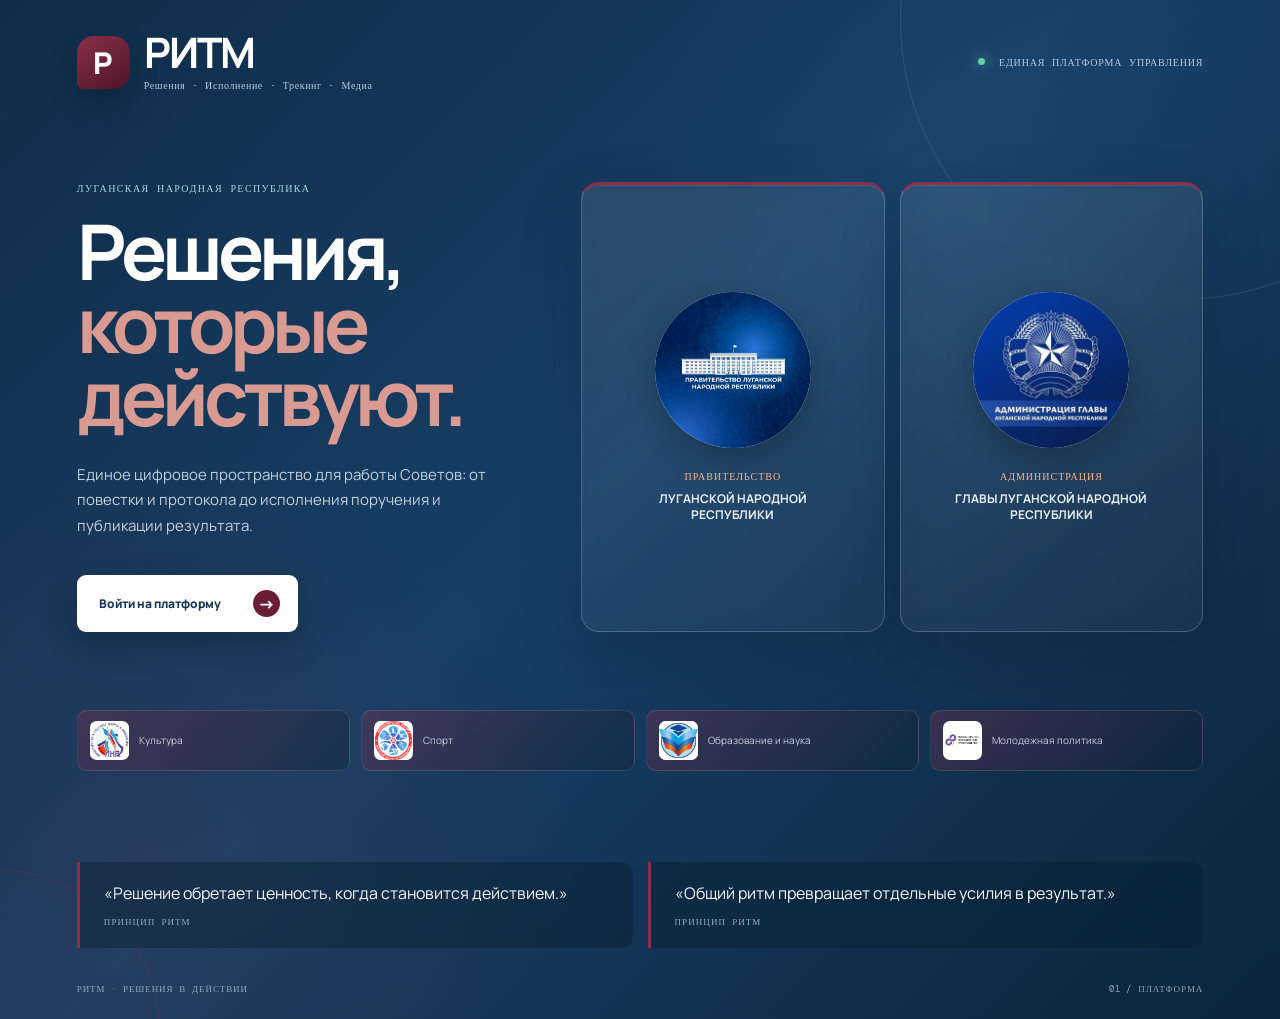
==== index.html @ d046557f "Update RITM presentation and platform materials" ====
<!doctype html>
<html lang="ru">
  <head>
    <meta charset="UTF-8" />
    <meta name="viewport" content="width=device-width, initial-scale=1.0" />
    <title>РИТМ — единая система управления решениями</title>
    <link rel="stylesheet" href="styles.css" />
  </head>
  <body>
    <section class="landing-page" id="landing-page">
      <div class="landing-glow landing-glow-one"></div>
      <div class="landing-glow landing-glow-two"></div>
      <header class="landing-header">
        <div class="landing-brand"><span class="landing-mark">Р</span><div><strong>РИТМ</strong><small>Решения · Исполнение · Трекинг · Медиа</small></div></div>
        <span class="landing-status"><i></i> ЕДИНАЯ ПЛАТФОРМА УПРАВЛЕНИЯ</span>
      </header>
      <main class="landing-main">
        <div class="landing-intro">
          <p class="landing-kicker">ЛУГАНСКАЯ НАРОДНАЯ РЕСПУБЛИКА</p>
          <h1>Решения,<br><em>которые действуют.</em></h1>
          <p class="landing-lede">Единое цифровое пространство для работы Советов: от повестки и протокола до исполнения поручения и публикации результата.</p>
          <button class="landing-enter" id="enter-platform">Войти на платформу <span>→</span></button>
        </div>
        <div class="landing-institutions" aria-label="Органы государственной власти">
          <div class="institution-primary">
            <div class="institution-logo government-logo"><img src="логотипы/Правительство.jpg" alt="Правительство Луганской Народной Республики"></div>
            <span>ПРАВИТЕЛЬСТВО</span><strong>ЛУГАНСКОЙ НАРОДНОЙ РЕСПУБЛИКИ</strong>
          </div>
          <div class="institution-primary">
            <div class="institution-logo chief-logo"><img src="логотипы/АГ ЛНР.webp" alt="Администрация Главы Луганской Народной Республики"></div>
            <span>АДМИНИСТРАЦИЯ</span><strong>ГЛАВЫ ЛУГАНСКОЙ НАРОДНОЙ РЕСПУБЛИКИ</strong>
          </div>
        </div>
        <div class="landing-ministry-row" aria-label="Министерства Луганской Народной Республики">
          <div><img src="логотипы/Культура.gif" alt="Министерство культуры ЛНР"><span>Культура</span></div>
          <div><img src="логотипы/спорт.png" alt="Министерство спорта ЛНР"><span>Спорт</span></div>
          <div><img src="логотипы/мон лнр.jpg" alt="Министерство образования и науки ЛНР"><span>Образование и наука</span></div>
          <div><img src="логотипы/минмол.jpg" alt="Министерство молодежной политики ЛНР"><span>Молодежная политика</span></div>
        </div>
        <div class="landing-quotes">
          <blockquote>«Решение обретает ценность, когда становится действием.»<cite>ПРИНЦИП РИТМ</cite></blockquote>
          <blockquote>«Общий ритм превращает отдельные усилия в результат.»<cite>ПРИНЦИП РИТМ</cite></blockquote>
        </div>
      </main>
      <footer class="landing-footer"><span>РИТМ · РЕШЕНИЯ В ДЕЙСТВИИ</span><span>01 / ПЛАТФОРМА</span></footer>
    </section>
    <div class="app-shell" id="platform-shell">
      <aside class="sidebar">
        <a class="brand" id="brand-home" href="#landing-page" aria-label="Вернуться на главную страницу РИТМ">
          <span class="brand-mark" aria-label="Эмблема РИТМ">Р</span>
          <div><strong>РИТМ</strong><small>Решения Исполнение Трекинг Медиа</small></div>
        </a>
        <nav class="main-nav" aria-label="Основная навигация">
          <button class="nav-item active" data-view="overview">
            <span class="nav-icon">◈</span> Обзор <b id="overview-count">0</b>
          </button>
          <button class="nav-item" data-view="councils">
            <span class="nav-icon">◎</span> Информация о Советах
          </button>
          <button class="nav-item" data-view="tasks">
            <span class="nav-icon">✓</span> Поручения <b id="tasks-count">0</b>
          </button>
          <button class="nav-item" data-view="agenda">
            <span class="nav-icon">＋</span> Повестка <b id="agenda-count">0</b>
          </button>
          <button class="nav-item" data-view="protocols">
            <span class="nav-icon">≡</span> Сводные протоколы <b id="protocol-notifications">0</b>
          </button>
          <button class="nav-item" data-view="media">
            <span class="nav-icon">◌</span> Медиа-мастерская <b id="media-notifications">0</b>
          </button>
          <button class="nav-item" data-view="analytics">
            <span class="nav-icon">↗</span> Аналитика
          </button>
        </nav>
        <div class="sidebar-bottom">
          <div class="rail-label">Рабочая среда</div>
          <button class="workspace-switch">
            <span class="avatar avatar-violet">ОК</span
            ><span
              ><strong>ОКМВ · общий</strong><small>4 министерства</small></span
            ><span>⌄</span>
          </button>
          <button class="nav-item muted">
            <span class="nav-icon">?</span> Помощь и регламент
          </button>
        </div>
      </aside>

      <main class="main-content">
        <header class="topbar">
          <div class="breadcrumbs">
            <span>ОКМВ</span><i>/</i><strong id="page-label">Обзор</strong>
          </div>
          <div class="top-actions">
            <label class="search"
              ><span>⌕</span
              ><input
                id="global-search"
                placeholder="Поиск по платформе"
                aria-label="Поиск по платформе"
              /><kbd>⌘ K</kbd></label
            ><button class="icon-button" id="notifications-button" type="button" title="Уведомления" aria-label="Открыть уведомления">♧<em></em></button
            ><span
              class="avatar avatar-orange"
              title="Личный кабинет" aria-label="Личный кабинет"
              >ЛК</span
            >
          </div>
        </header>

        <section class="page-view" id="notifications-view">
          <div class="page-heading">
            <div>
              <p class="eyebrow">СОБЫТИЯ ПЛАТФОРМЫ</p>
              <h1>Уведомления</h1>
              <p class="lede">Последние изменения в протоколах и медиа-мастерской.</p>
            </div>
          </div>
          <div class="panel notifications-list" id="notifications-list" aria-live="polite"></div>
        </section>
        <section class="page-view active" id="overview-view">
          <div class="page-heading">
            <div>
              <p class="eyebrow">РАБОЧИЙ КОНТУР</p>
              <div class="platform-identity">
                <span class="identity-mark">Р</span>
                <div><strong>РИТМ</strong><span>Решения · Исполнение · Трекинг · Медиа</span></div>
              </div>
              <h1>Обзор поручений</h1>
              <p class="lede">
                Главное по решениям Советов — в одном рабочем ритме.
              </p>
            </div>
            <button class="primary-button" id="new-task">
              + Новое поручение
            </button>
          </div>
          <section class="ministry-logos" aria-label="Министерства Луганской Народной Республики">
            <button class="ministry-logo ministry-culture" data-ministry-councils="dnc" title="Открыть Совет по ДНЦ" type="button"><span>МК</span><strong>Министерство культуры ЛНР<small>Совет по ДНЦ</small></strong></button>
            <div class="ministry-logo ministry-sport"><span>МС</span><strong>Министерство спорта ЛНР</strong></div>
            <button class="ministry-logo ministry-science" data-ministry-councils="ntr,ssp" title="Открыть Советы по НТР и ССП" type="button"><span>МОН</span><strong>Министерство образования и науки ЛНР<small>Советы по НТР и ССП</small></strong></button>
            <div class="ministry-logo ministry-youth"><span>ММП</span><strong>Министерство молодежной политики ЛНР</strong></div>
          </section>
          <div class="insight-banner">
            <div class="insight-orb">✦</div>
            <div>
              <strong>Фокус недели</strong>
              <p>
                Здесь отображаются только поручения, загруженные или созданные в системе.
              </p>
            </div>
            <button class="text-button" data-view="tasks">
              Открыть фокус →
            </button>
          </div>
          <div class="section-title">
            <h2>Ритм исполнения</h2>
            <span class="live"><i></i> Обновлено 8 минут назад</span>
          </div>
          <div class="metric-grid">
            <article class="metric-card">
              <div class="metric-top">
                <span>Поручения в работе</span
                ><span class="trend up">↑ 12%</span>
              </div>
                <strong id="overview-in-work">0</strong>
              <div class="metric-foot">
                <span>загружено в систему</span>
                <div class="mini-bars">
                  <i style="height: 35%"></i><i style="height: 58%"></i
                  ><i style="height: 43%"></i><i style="height: 76%"></i
                  ><i style="height: 64%"></i><i style="height: 90%"></i
                  ><i style="height: 82%"></i>
                </div>
              </div>
            </article>
            <article class="metric-card warning">
              <div class="metric-top">
                <span>Риск срыва</span
                ><span class="trend down">− 3 задачи</span>
              </div>
                <strong id="overview-risk">0</strong>
              <div class="metric-foot">
                <span>требуют внимания</span>
                <div class="risk-dots">
                  <i></i><i></i><i></i><i></i><i class="empty"></i
                  ><i class="empty"></i>
                </div>
              </div>
            </article>
            <article class="metric-card">
              <div class="metric-top">
                <span>Исполнено в срок</span
                ><span class="trend up">↑ 8.4%</span>
              </div>
                <strong id="overview-done">0<span class="unit">%</span></strong>
              <div class="metric-foot">
                <span>исполнено в срок</span>
                <div class="progress"><i style="width: 86%"></i></div>
              </div>
            </article>
            <article class="metric-card">
              <div class="metric-top">
                <span>Публикации за 30 дней</span
                ><span class="trend up">↑ 24%</span>
              </div>
                <strong id="overview-total">0</strong>
              <div class="metric-foot">
                <span>всего поручений</span
                ><span class="metric-spark">⌁</span>
              </div>
            </article>
          </div>
          <section class="panel meetings-calendar-panel">
            <div class="panel-head">
              <div><p class="eyebrow">РАБОЧИЙ КАЛЕНДАРЬ</p><h2>Заседания Советов</h2><p>Заседания, документы и материалы Советов.</p></div>
              <div class="calendar-controls"><button type="button" id="calendar-prev" aria-label="Предыдущий месяц">←</button><strong id="calendar-month"></strong><button type="button" id="calendar-next" aria-label="Следующий месяц">→</button></div>
            </div>
            <div class="council-legend"><span class="legend-dnc">Совет ДНЦ</span><span class="legend-ntr">Совет НТР</span><span class="legend-ssp">Совет ССП</span></div>
            <div class="meetings-calendar" id="meetings-calendar"></div>
            <div class="meeting-details" id="meeting-details"><p class="empty-state">Выберите дату с заседанием, чтобы открыть связанные документы.</p></div>
            <form class="calendar-meeting-form" id="calendar-meeting-form">
              <h3 id="calendar-form-title">Добавить заседание</h3>
              <input type="hidden" id="calendar-meeting-id" />
              <div class="calendar-form-grid">
                <label>Совет<select id="calendar-council" required><option value="dnc">Совет ДНЦ</option><option value="ntr">Совет НТР</option><option value="ssp">Совет ССП</option></select></label>
                <label>Дата<input type="date" id="calendar-date" required /></label>
                <label>Время<input type="time" id="calendar-time" required /></label>
                <label>Место проведения<input id="calendar-place" maxlength="160" required placeholder="Например, г. Луганск" /></label>
              </div>
              <label>Комментарий<textarea id="calendar-comment" rows="2" maxlength="2000" placeholder="Дополнительные сведения о заседании"></textarea></label>
              <label>Прикрепить документы<input id="calendar-documents" type="file" multiple accept=".pdf,.doc,.docx,.xls,.xlsx,.txt,.rtf,.odt,.ods,image/*" /></label>
              <p class="form-hint">Документы сохраняются в этом браузере. Повестка и протокол берутся из разделов выбранного Совета.</p>
              <div class="calendar-form-actions"><button type="submit" class="primary-button small">Сохранить заседание</button><button type="button" class="outline-button" id="calendar-form-reset">Очистить форму</button><button type="button" class="outline-button danger-button" id="calendar-meeting-delete" hidden>Удалить заседание</button></div>
              <p class="form-hint" id="calendar-form-message" role="status"></p>
            </form>
          </section>
          <div class="content-grid">
            <section class="panel task-panel">
              <div class="panel-head">
                <div>
                  <h2>Поручения, требующие внимания</h2>
                  <p>
                    Появятся после загрузки конкретных поручений.
                  </p>
                </div>
                <button class="filter-button" id="filter-risk">
                  Только риски <span>⌄</span>
                </button>
              </div>
              <div class="task-list" id="task-list"><p class="empty-state">Поручения появятся после загрузки или создания конкретных записей.</p></div>
              <button class="panel-link" data-view="tasks">
                Показать все поручения <span>→</span>
              </button>
            </section>
            <aside class="panel activity-panel">
              <div class="panel-head">
                <div>
                  <h2>Лента решений</h2>
                  <p>Последние события и сигналы</p>
                </div>
                <button class="dots">···</button>
              </div>
              <div class="activity-list"><p class="empty-state">События появятся после загрузки поручений.</p></div>
              <button class="panel-link">Вся лента <span>→</span></button>
            </aside>
          </div>
          <div class="bottom-grid">
            <section class="panel progress-panel">
              <div class="panel-head">
                <div>
                  <h2>Динамика исполнения</h2>
                  <p>Последние 6 месяцев</p>
                </div>
                <select>
                  <option>Все министерства</option>
                  <option>Образование</option>
                  <option>Спорт</option>
                </select>
              </div>
              <div class="chart">
                <div class="chart-y">
                  <span>100%</span><span>75%</span><span>50%</span
                  ><span>25%</span><span>0</span>
                </div>
                <div class="chart-area">
                  <div class="grid-line l1"></div>
                  <div class="grid-line l2"></div>
                  <div class="grid-line l3"></div>
                  <div class="grid-line l4"></div>
                  <svg
                    viewBox="0 0 600 180"
                    preserveAspectRatio="none"
                    aria-label="График исполнения"
                  >
                    <path
                      class="area"
                      d="M0,140 C70,145 72,108 130,115 S190,128 230,92 S290,84 330,96 S390,70 430,74 S500,45 600,25 L600,180 L0,180Z"
                    ></path>
                    <path
                      class="line"
                      d="M0,140 C70,145 72,108 130,115 S190,128 230,92 S290,84 330,96 S390,70 430,74 S500,45 600,25"
                    ></path>
                    <circle cx="600" cy="25" r="5"></circle>
                  </svg>
                  <div class="chart-labels">
                    <span>апр</span><span>май</span><span>июн</span
                    ><span>июл</span><span>авг</span><span>сен</span>
                  </div>
                </div>
              </div>
            </section>
            <section class="panel mini-media">
              <div class="panel-head">
                <div>
                  <h2>Медиа-план</h2>
                  <p>Единый ритм публикаций</p>
                </div>
              </div>
              <div class="media-stat">
                <strong id="overview-media-count">0</strong><span>материалов<br />в медиа-мастерской</span>
              </div>
              <div id="overview-media-items"><p class="empty-state">Материалов пока нет.</p></div>
              <button class="panel-link" data-view="media">
                Открыть медиа-мастерскую <span>→</span>
              </button>
            </section>
          </div>
          <div class="section-title directory-heading">
            <h2>Участники платформы</h2>
            <span>4 министерства · 3 Совета</span>
          </div>
          <div class="directory-grid">
            <div class="panel">
              <span class="eyebrow">ВЕДОМСТВА</span>
              <ul>
                <li>Министерство культуры ЛНР</li>
                <li>Министерство спорта ЛНР</li>
                <li>Министерство молодежной политики ЛНР</li>
                <li>Министерство образования и науки ЛНР</li>
              </ul>
            </div>
            <div class="panel">
              <span class="eyebrow">СОВЕТЫ</span>
              <ul>
                <li>Совет по НТР</li>
                <li>Совет по ССП</li>
                <li>Совет по ДНЦ</li>
              </ul>
              <button class="panel-link" data-view="agenda">
                Предложить вопрос в повестку →
              </button>
            </div>
          </div>
          <p class="form-hint">
             Обзор обновляется по мере загрузки и создания конкретных поручений.
          </p>
        </section>

        <section class="page-view" id="councils-view">
          <div class="page-heading"><div><p class="eyebrow">ОРГАНИЗАЦИОННАЯ ИНФОРМАЦИЯ</p><h1>Информация о Советах</h1><p class="lede">Сведения о составе, задачах и работе Советов. Информацию можно редактировать вручную.</p></div></div>
          <div class="council-info-tabs" id="council-info-tabs" role="tablist" aria-label="Советы"></div>
          <form class="panel council-info-form" id="council-info-form">
            <div class="panel-head"><div><p class="eyebrow" id="council-info-eyebrow">СОВЕТ</p><h2 id="council-info-title"></h2></div><span class="form-hint">Изменения сохраняются автоматически</span></div>
            <div class="council-info-grid"><label>Наименование Совета<input id="council-info-name" maxlength="240" required /></label><label>Председатель<input id="council-info-chair" maxlength="240" /></label><label>Секретарь<input id="council-info-secretary" maxlength="240" /></label><label>Периодичность заседаний<input id="council-info-schedule" maxlength="240" placeholder="Например, ежемесячно" /></label></div>
            <label>Цели Совета<textarea id="council-info-goal" rows="5" maxlength="5000"></textarea></label>
            <label>Основные задачи Совета<textarea id="council-info-tasks" rows="6" maxlength="6000"></textarea></label>
            <label>Функции Совета<textarea id="council-info-functions" rows="7" maxlength="7000"></textarea></label>
            <label id="council-info-powers-field">Полномочия Совета<textarea id="council-info-powers" rows="6" maxlength="6000"></textarea></label>
            <label>Состав и организация Совета<textarea id="council-info-organization" rows="8" maxlength="8000"></textarea></label>
            <label>Комиссии при Совете<textarea id="council-info-commissions" rows="7" maxlength="7000"></textarea></label>
            <label>Комиссия 1<textarea id="council-info-commission-1" rows="6" maxlength="7000"></textarea></label>
            <label>Комиссия 2<textarea id="council-info-commission-2" rows="6" maxlength="7000"></textarea></label>
            <label>Комиссия 3<textarea id="council-info-commission-3" rows="6" maxlength="7000"></textarea></label>
            <label>Комиссия 4<textarea id="council-info-commission-4" rows="6" maxlength="7000"></textarea></label>
            <label>Состав Совета<textarea id="council-info-composition" rows="7" maxlength="7000"></textarea></label>
            <label id="council-info-commission-rules-field">Типовое положение о комиссиях<textarea id="council-info-commission-rules" rows="8" maxlength="8000"></textarea></label>
            <label>Организационно-техническое сопровождение<textarea id="council-info-support" rows="3" maxlength="2000"></textarea></label>
            <label>Дополнительная информация<textarea id="council-info-notes" rows="5" maxlength="4000" placeholder="Контакты, порядок работы, ссылки и другие сведения"></textarea></label>
            <div class="calendar-form-actions"><button type="submit" class="primary-button small">Сохранить информацию</button><button type="button" class="outline-button" id="council-info-reset">Восстановить исходные данные</button></div><p class="form-hint" id="council-info-message" role="status"></p>
          </form>
        </section>
        <section class="page-view" id="tasks-view">
          <div class="page-heading">
            <div>
              <p class="eyebrow">РАБОЧИЙ ЦИКЛ</p>
              <h1>Поручения</h1>
              <p class="lede" id="tasks-summary">Показаны все поручения.</p>
            </div>
            <button class="primary-button" id="new-task-2">
              + Новое поручение
            </button>
          </div>
          <div class="toolbar">
            <div class="tabs" id="task-tabs" role="tablist">
              <button
                class="tab active"
                data-task-tab="all"
                aria-selected="true"
              >
                Все <b>0</b></button
              ><button class="tab" data-task-tab="dnc" aria-selected="false">
                ДНЦ <b>0</b></button
              ><button class="tab" data-task-tab="ssp" aria-selected="false">
                ССП <b>0</b></button
              ><button class="tab" data-task-tab="ntr" aria-selected="false">
                НТР <b>0</b></button
              ><button class="tab" data-task-tab="risk" aria-selected="false">
                В риске <b>1</b></button
              ><button class="tab" data-task-tab="done" aria-selected="false">
                Исполнено <b>1</b>
              </button>
            </div>
            <button
              class="filter-button"
              id="task-filter-toggle"
              aria-expanded="false"
            >
              Фильтры <span>⌄</span>
            </button>
          </div>
          <div class="task-filters panel" id="task-filters" hidden>
            <label
              >Министерство<select id="task-filter-ministry">
                <option value="all">Все министерства</option>
                <option value="culture">Министерство культуры ЛНР</option>
                <option value="education">Министерство образования и науки ЛНР</option>
                <option value="sport">Министерство спорта ЛНР</option>
                <option value="youth">Министерство молодежной политики ЛНР</option>
                <option value="general">Межведомственные</option>
              </select></label
            ><label
              >Совет<select id="task-filter-council">
                <option value="all">Все Советы</option>
                <option value="ntr">Совет по НТР</option>
                <option value="ssp">Совет по ССП</option>
                <option value="dnc">Совет по ДНЦ</option>
              </select></label
            ><button
              class="outline-button"
              id="task-filter-reset"
              type="button"
            >
              Сбросить фильтры
            </button>
          </div>
          <div class="panel full-list" id="full-task-list">
            <div class="full-row head">
              <span>ПОРУЧЕНИЕ</span><span>ОТВЕТСТВЕННЫЙ</span><span>СРОК</span
              ><span>СТАТУС</span>
            </div>
            <div class="task-empty" id="task-empty" hidden>
              Поручения не загружены. Создайте или загрузите конкретное поручение.
            </div>
          </div>
          <section class="panel task-calendar-panel">
            <div class="panel-head"><div><p class="eyebrow">СРОКИ ПОРУЧЕНИЙ</p><h2>Календарь поручений</h2><p>Данные автоматически загружаются из списка поручений. Дату и статус можно изменить вручную.</p></div><div class="calendar-controls"><button type="button" id="task-calendar-prev" aria-label="Предыдущий месяц">←</button><strong id="task-calendar-month"></strong><button type="button" id="task-calendar-next" aria-label="Следующий месяц">→</button></div></div>
            <div class="council-legend task-calendar-legend"><span class="legend-task-open">Не исполнено</span><span class="legend-task-overdue">Просрочено</span><span class="legend-task-done">Исполнено</span></div>
            <div class="meetings-calendar" id="task-calendar"></div>
            <div class="task-calendar-details" id="task-calendar-details"><p class="empty-state">Выберите дату, чтобы открыть поручения.</p></div>
            <form class="task-calendar-edit" id="task-calendar-edit" hidden><input type="hidden" id="task-calendar-edit-id" /><label>Срок<input type="date" id="task-calendar-edit-date" required /></label><label>Статус<select id="task-calendar-edit-status"><option value="work">Не исполнено</option><option value="risk">Просрочено</option><option value="done">Исполнено</option></select></label><label class="task-calendar-comment-label">Комментарий<textarea id="task-calendar-edit-comment" rows="2" maxlength="2000" placeholder="Комментарий к поручению"></textarea></label><button type="submit" class="primary-button small">Сохранить изменения</button><button type="button" class="outline-button" id="task-calendar-edit-cancel">Отмена</button><button type="button" class="outline-button danger-button" id="task-calendar-edit-delete" hidden>Удалить поручение</button><p class="form-hint" id="task-calendar-edit-message" role="status"></p></form>
          </section>
        </section>
        <section class="page-view" id="agenda-view">
          <div class="page-heading">
            <div>
              <p class="eyebrow">ОТКРЫТЫЙ СБОР ВОПРОСОВ</p>
              <h1>Предложения в повестку</h1>
              <p class="lede">
                Одно обращение одновременно наполняет повестку и проект
                резолюции протокола.
              </p>
            </div>
            <div class="document-actions">
              <a
                class="outline-button"
                id="source-agenda"
                href="Исходный%20файл%20НТР.docx"
                download
                >Исходная форма НТР DOCX</a
              ><button
                class="primary-button"
                id="download-agenda"
                type="button"
              >
                Скачать повестку НТР
              </button>
            </div>
          </div>
          <div
            class="council-tabs"
            id="agenda-tabs"
            aria-label="Выберите Совет"
          ></div>
          <div class="agenda-layout">
            <form class="panel agenda-form" id="proposal-form">
              <div class="panel-head">
                <div>
                  <h2>Новое предложение</h2>
                  <p>Форма доступна всем посетителям прототипа.</p>
                </div>
              </div>
              <label
                >Совет<select name="council" id="proposal-council" required>
                  <option value="ntr">Совет по НТР</option>
                  <option value="ssp">Совет по ССП</option>
                  <option value="dnc">Совет по ДНЦ</option>
                </select></label
              >
              <label
                >Министерство<select name="ministry" required>
                  <option value="">Выберите министерство</option>
                  <option>Министерство культуры ЛНР</option>
                  <option>Министерство спорта ЛНР</option>
                  <option>Министерство молодежной политики ЛНР</option>
                  <option>Министерство образования и науки ЛНР</option>
                </select></label
              >
              <label
                >Специалист, направивший предложение<input
                  name="author"
                  required
                  maxlength="160"
                  placeholder="ФИО и должность специалиста"
              /></label>
              <label
                >Тема вопроса<input
                  name="title"
                  required
                  maxlength="180"
                  placeholder="Краткое название вопроса"
              /></label>
              <label
                >Докладчик<input
                  name="presenter"
                  required
                  maxlength="220"
                  placeholder="ФИО и должность докладчика"
              /></label>
              <label
                >Время доклада<input
                  name="reportTime"
                  required
                  maxlength="40"
                  placeholder="Например, 10 минут"
              /></label>
              <label
                >Обоснование<textarea
                  name="reason"
                  required
                  maxlength="2000"
                  rows="4"
                  placeholder="Почему вопрос необходимо рассмотреть"
                ></textarea>
              </label>
              <label
                >Предложение в резолюцию протокола<textarea
                  name="decision"
                  required
                  maxlength="4000"
                  rows="5"
                  placeholder="Какое решение предлагается принять"
                ></textarea>
              </label>
              <label
                >Срок реализации<input
                  name="deadline"
                  required
                  maxlength="160"
                  placeholder="Например, до 15 декабря 2026 года или постоянно"
              /></label>
              <label
                >Ответственные за реализацию<textarea
                  name="responsible"
                  required
                  maxlength="1000"
                  rows="3"
                  placeholder="Организации, подразделения, должности или ФИО"
                ></textarea>
              </label>
              <button class="primary-button" type="submit">
                Добавить в рабочие документы →
              </button>
              <p class="form-hint">
                После отправки пункт сразу появится в черновиках повестки и
                протокола. Специалист ОКМВ сможет исключить его при редакционной
                проверке. В прототипе данные хранятся только в вашем браузере.
              </p>
            </form>
            <div class="panel proposals-panel">
              <div class="panel-head">
                <div>
                  <h2 id="agenda-title">Предложения: Совет по НТР</h2>
                  <p id="agenda-subtitle">
                    Предложения к повестке выбранного Совета
                  </p>
                </div>
              </div>
              <div id="proposals-list" class="proposals-list"></div>
            </div>
          </div>
          <section class="panel agenda-document">
            <div class="protocol-document-head">
              <span class="status-pill amber">Автозаполняемый черновик</span
              ><span id="agenda-document-count">0 пунктов</span>
            </div>
            <p class="eyebrow">ПОВЕСТКА ДНЯ</p>
            <h2 id="agenda-document-title">Совет по НТР</h2>
            <div class="agenda-table" id="agenda-document-items"></div>
            <p class="form-hint">
              Документ обновляется при каждом поступившем предложении.
              Исключенные при фильтрации пункты в выгрузку не попадают.
            </p>
          </section>
        </section>
        <section class="page-view" id="protocols-view">
          <div class="page-heading">
            <div>
              <p class="eyebrow">ПО КАЖДОМУ СОВЕТУ ОТДЕЛЬНО</p>
              <h1>Сводные протоколы</h1>
              <p class="lede">
                Вопросы, докладчики, резолюции, сроки и ответственные собираются
                в единый рабочий документ.
              </p>
            </div>
            <div class="document-actions">
              <a
                class="outline-button"
                href="ПРОТОКОЛ%20пример%20формы.docx"
                download
                >Исходная форма протокола DOCX</a
              ><button class="outline-button" id="print-protocol" type="button">
                Печать / PDF</button
              ><button
                class="primary-button"
                id="download-protocol"
                type="button"
              >
                Скачать заполненный протокол
              </button>
            </div>
          </div>
          <div
            class="council-tabs"
            id="protocol-tabs"
            aria-label="Выберите протокол Совета"
          ></div>
          <div class="panel protocol-document">
            <div class="protocol-document-head">
              <span class="status-pill amber"
                >Черновик · требует проверки секретаря</span
              ><span id="protocol-count">0 пунктов</span>
            </div>
            <p class="eyebrow">СВОДНЫЙ ПРОТОКОЛ ЗАСЕДАНИЯ</p>
            <h2 id="protocol-title">Совет по НТР</h2>
            <div class="protocol-fields">
              <label
                >Дата заседания<input id="meeting-date" type="date" /></label
              ><label
                >Номер протокола<input
                  id="meeting-number"
                  maxlength="40"
                  placeholder="Например, 1" /></label
              ><label
                >Место проведения<input
                  id="meeting-place"
                  maxlength="160"
                  placeholder="Например, г. Луганск" /></label
              ><label
                >Время начала<input
                  id="meeting-time"
                  maxlength="40"
                  placeholder="Например, 10:00" /></label
              ><label
                >Председатель<input
                  id="meeting-chair"
                  maxlength="160"
                  placeholder="Должность или ФИО председателя" /></label
              ><label
                >Секретарь<input
                  id="meeting-secretary"
                  maxlength="160"
                  placeholder="Должность или ФИО секретаря"
              /></label>
            </div>
            <h3>Вопросы повестки и резолюции</h3>
            <div id="protocol-items" class="protocol-items"></div>
            <section class="audio-protocol-card" aria-labelledby="audio-protocol-title">
              <div class="panel-head">
                <div>
                  <h3 id="audio-protocol-title">Аудиозапись заседания</h3>
                  <p>Загрузите запись для подготовки черновика протокола с помощью AI.</p>
                </div>
                <span class="status-pill violet-pill">AI-черновик</span>
              </div>
              <label class="audio-upload">Прикрепить аудиофайл<input id="protocol-audio" type="file" accept="audio/*" /></label>
              <p class="audio-file-name" id="protocol-audio-name">Файл не прикреплён</p>
              <button class="primary-button small" id="transcribe-protocol" type="button">Подготовить черновик протокола</button>
              <p class="form-hint" id="transcription-status">Аудиозапись будет сохранена вместе с выбранным Советом.</p>
              <label class="protocol-notes">Черновик по аудиозаписи<textarea id="protocol-transcript" rows="7" placeholder="Здесь появится черновик протокола"></textarea></label>
            </section>
            <label class="protocol-notes"
              >Дополнительные замечания секретаря<textarea
                id="meeting-notes"
                rows="4"
                placeholder="Заполняется по итогам заседания"
              ></textarea>
            </label>
            <p class="form-hint">
              Это рабочий сводный проект по выбранному Совету. Он хранится
              только в этом браузере и не является утверждённым протоколом.
            </p>
          </div>
        </section>
        <section class="page-view" id="media-view">
          <div class="media-background" aria-hidden="true">
            <svg viewBox="0 0 1000 800" preserveAspectRatio="none">
              <path class="media-trace" d="M-50 70 C160 -30 240 240 420 120 S760 -20 1050 160" />
              <path class="media-trace media-trace-second" d="M-50 280 C140 110 290 430 510 280 S810 170 1050 360" />
              <path class="media-trace media-trace-third" d="M-50 490 C190 300 340 640 560 470 S820 370 1050 550" />
              <path class="media-trace media-trace-second" d="M-50 730 C150 570 370 850 600 690 S850 610 1050 790" />
              <path class="media-trace media-trace-third" d="M80 -50 C300 140 -60 310 180 460 S140 720 320 850" />
              <path class="media-trace" d="M840 -50 C630 150 1070 330 820 500 S1030 690 780 850" />
            </svg>
            <span class="media-orbit"></span><span class="media-orbit media-orbit-second"></span>
          </div>
          <div class="page-heading">
            <div>
              <p class="eyebrow">ЕДИНЫЙ ИНФОРМАЦИОННЫЙ РИТМ</p>
              <h1 class="media-title">МЕДИА</h1>
              <p class="lede">
                От подтверждённого результата поручения до согласованной
                публикации и мониторинга новостей.
              </p>
            </div>
          </div>
          <div class="media-tabs" role="tablist">
            <button class="media-tab active" data-media-panel="generator">
              Публикации по поручениям</button
            ><button class="media-tab" data-media-panel="editing">
              Редактирование <b id="media-draft-count">0</b></button
            ><button class="media-tab" data-media-panel="news">
              Новости сферы
            </button>
          </div>

          <div class="media-panel active" id="media-generator-panel">
            <div class="media-generator-grid">
              <form
                class="panel media-generator-form"
                id="media-generator-form"
              >
                <div class="panel-head">
                  <div>
                    <h2>Данные об исполнении</h2>
                    <p>
                      Текст формируется только из сведений, введённых в форму.
                    </p>
                  </div>
                  <span class="status-pill violet-pill">Авточерновик</span>
                </div>
                <label
                  >Министерство<select id="publication-ministry" required>
                    <option>Министерство культуры ЛНР</option>
                    <option>Министерство спорта ЛНР</option>
                    <option>Министерство молодежной политики ЛНР</option>
                    <option>Министерство образования и науки ЛНР</option>
                  </select></label
                >
                <label
                  >Совет<select id="publication-council" required>
                    <option>Совет по ДНЦ</option>
                    <option>Совет по НТР</option>
                    <option>Совет по ССП</option>
                  </select></label
                >
                <label
                  >Исполненное поручение<input
                    id="publication-task"
                    required
                    maxlength="220"
                    placeholder="Что было поручено"
                /></label>
                <label
                  >Подтверждённый результат<textarea
                    id="publication-result"
                    required
                    maxlength="2500"
                    rows="5"
                    placeholder="Что фактически сделано, где и для кого"
                  ></textarea>
                </label>
                <label
                  >Комментарий<textarea id="publication-comment" maxlength="2500" rows="3" placeholder="Дополнительные сведения об исполнении"></textarea></label>
                <label
                  >Подтверждающий источник<input
                    id="publication-proof"
                    maxlength="300"
                    placeholder="Документ, ссылка или реквизиты отчёта"
                /></label>
                <button class="primary-button" type="submit">
                  Сформировать текст →
                </button>
                <p class="form-hint">
                  Перед публикацией сотрудник обязан сверить текст с
                  утверждённым протоколом и подтверждающими документами.
                </p>
              </form>
              <section class="panel generated-publication">
                <div class="panel-head">
                  <div>
                    <h2>Текст для публикации</h2>
                    <p id="generated-meta">Заполните сведения слева</p>
                  </div>
                  <button
                    class="outline-button"
                    type="button"
                    id="copy-publication"
                  >
                    Копировать
                  </button>
                </div>
                <label
                  >Заголовок<input
                    id="generated-title"
                    maxlength="220"
                    placeholder="Здесь появится заголовок" /></label
                ><label
                  >Текст<textarea
                    id="generated-text"
                    rows="14"
                    placeholder="Здесь появится автоматически сформированный текст"
                  ></textarea>
                </label>
                <div class="editor-note">
                  <span>!</span>
                  <div>
                    <strong>Требуется проверка человеком</strong
                    ><small
                      >Авточерновик не подтверждает достоверность результата и
                      не публикуется автоматически.</small
                    >
                  </div>
                </div>
                <div class="editor-actions">
                  <button
                    class="primary-button small"
                    type="button"
                    id="send-to-editing"
                  >
                    Передать на общее редактирование →
                  </button>
                </div>
              </section>
            </div>
          </div>

          <div class="media-panel" id="media-editing-panel">
            <div class="collaboration-banner">
              <span class="live"><i></i> Общий рабочий документ</span>
              <p>
                Изменения сохраняются автоматически и синхронизируются между
                открытыми вкладками этого браузера.
              </p>
            </div>
            <div class="media-editing-grid">
              <aside class="panel shared-drafts">
                <div class="panel-head">
                  <div>
                    <h2>Черновики</h2>
                    <p>Материалы, переданные на редактуру</p>
                  </div>
                </div>
                <div id="shared-drafts-list" class="shared-drafts-list"></div>
              </aside>
              <section class="panel shared-editor">
                <div id="shared-editor-empty" class="empty-state">
                  Выберите черновик или сформируйте публикацию по исполненному
                  поручению.
                </div>
                <div id="shared-editor-fields" hidden>
                  <div class="shared-editor-head">
                    <span class="status-pill blue">Совместная редактура</span
                    ><select id="shared-status">
                      <option>Черновик</option>
                      <option>На согласовании</option>
                      <option>Готово к публикации</option>
                    </select>
                  </div>
                  <label
                    >Заголовок<input id="shared-title" maxlength="220" /></label
                  ><label
                    >Текст<textarea id="shared-text" rows="15"></textarea>
                  </label>
                  <div class="save-state" id="shared-save-state">
                    Все изменения сохранены
                  </div>
                  <div class="comment-box">
                    <h3>Комментарии редакции</h3>
                    <div id="shared-comments" class="shared-comments"></div>
                    <div class="comment-form">
                      <input
                        id="comment-author"
                        maxlength="80"
                        value="Лариса Яковлевна"
                        aria-label="Автор комментария"
                      /><input
                        id="comment-text"
                        maxlength="500"
                        placeholder="Добавить комментарий"
                        aria-label="Комментарий"
                      /><button
                        class="outline-button"
                        id="add-comment"
                        type="button"
                      >
                        Отправить
                      </button>
                    </div>
                  </div>
                </div>
              </section>
            </div>
            <p class="form-hint">
              В промышленной версии общий доступ должен работать через
              защищённый сервер, роли пользователей и журнал изменений. Текущий
              прототип не обеспечивает сетевое совместное редактирование.
            </p>
          </div>

          <div class="media-panel" id="media-news-panel">
            <div class="news-toolbar">
              <div>
                <h2>
                  Новости культуры, спорта, образования и молодежной политики
                  ЛНР
                </h2>
                <p>
                  Лента предназначена для автоматического сбора публикаций из
                  подтверждённых официальных источников.
                </p>
              </div>
              <button class="outline-button" id="refresh-news" type="button">
                Обновить ленту
              </button>
            </div>
            <div class="source-warning">
              <span>i</span>
              <div>
                <strong>Источники ещё не подключены</strong>
                <p>
                  Для реального автоматического наполнения необходимо настроить
                  на сервере RSS/API официальных ресурсов четырёх министерств.
                  Ниже показана структура ленты без вымышленных новостей.
                </p>
              </div>
            </div>
            <div class="news-filters" id="news-filters">
              <button class="active" data-news-filter="all">Все сферы</button
              ><button data-news-filter="culture">Культура</button
              ><button data-news-filter="sport">Спорт</button
              ><button data-news-filter="education">Образование</button
              ><button data-news-filter="youth">Молодежная политика</button>
            </div>
            <div class="news-grid" id="news-grid"></div>
            <p class="news-updated" id="news-updated">
              Автоматическое обновление начнётся после подключения официальных
              источников.
            </p>
          </div>
        </section>
        <section class="page-view" id="analytics-view">
          <div class="page-heading">
            <div>
              <p class="eyebrow">ДАННЫЕ ДЛЯ РЕШЕНИЙ</p>
              <h1>Аналитика</h1>
              <p class="lede">
                Показатели, которые помогают управлять процессом, а не
                отчетностью.
              </p>
            </div>
            <button class="outline-button" id="download-analytics">Скачать отчет ↓</button>
          </div>
          <div class="analysis-cards">
            <article>
              <span>Всего поручений</span><strong id="analytics-tasks">0</strong>
              <p>Созданные и загруженные поручения</p>
            </article>
            <article>
              <span>Доля исполненных поручений</span><strong><span id="analytics-done">0</span> <small>%</small></strong>
              <p id="analytics-done-detail">Исполнено 0 из 0</p>
            </article>
            <article>
              <span>Медиаматериалы</span><strong id="analytics-media">0</strong>
              <p>Материалы, переданные на редактирование</p>
            </article>
          </div>
          <div class="panel recommendations">
            <div class="panel-head">
              <div>
                <h2>Рекомендации системы</h2>
                <p>Сигналы, которые стоит обсудить на ближайшем Совете</p>
              </div>
            </div>
            <div id="analytics-recommendations"><p class="empty-state">Данных пока нет. Показатели появятся по мере работы платформы.</p></div>
          </div>
        </section>
      </main>
    </div>
    <div class="modal-backdrop" id="modal">
      <div class="modal">
        <button class="modal-close" id="modal-close">×</button>
        <p class="eyebrow">БЫСТРОЕ ДЕЙСТВИЕ</p>
        <h2>Новое поручение</h2>
        <p class="modal-lede">
          Система проверит формулировку и сразу добавит задачу в цикл
          исполнения.
        </p>
        <label
          >Что нужно сделать<input
            id="task-title"
            placeholder="Например, подготовить график..."
            autofocus
        /></label>
        <div class="form-grid">
          <label
            >Министерство<select id="task-ministry">
              <option>Министерство культуры ЛНР</option>
              <option>Министерство спорта ЛНР</option>
              <option>Министерство молодежной политики ЛНР</option>
              <option>Министерство образования и науки ЛНР</option>
            </select></label
          ><label
            >Срок<input id="task-deadline" type="date"
          /></label>
        </div>
        <label
          >Совет<select id="task-council-create">
            <option value="ntr">Совет по НТР</option>
            <option value="ssp">Совет по ССП</option>
            <option value="dnc">Совет по ДНЦ</option>
          </select></label
        ><label
          >Ответственный<input id="task-owner" maxlength="160" placeholder="Введите ФИО, должность или подразделение" /></label
        ><button class="primary-button full" id="create-task">
          Создать поручение →
        </button>
      </div>
    </div>
    <div class="modal-backdrop" id="task-detail-modal">
      <div class="modal task-detail-modal">
        <button class="modal-close" id="task-detail-close">×</button>
        <p class="eyebrow" id="task-detail-id">ПОРУЧЕНИЕ</p>
        <h2 id="task-detail-title"></h2>
        <div class="task-detail-grid">
          <div>
            <small>Совет</small><strong id="task-detail-council"></strong>
          </div>
          <div>
            <small>Ответственный</small><strong id="task-detail-owner"></strong>
          </div>
          <div><small>Срок</small><strong id="task-detail-date"></strong></div>
          <div>
            <small>Статус</small><strong id="task-detail-status"></strong>
          </div>
        </div>
        <label>
          Комментарий к исполнению<textarea id="task-detail-comment" rows="4" maxlength="2000" placeholder="Добавьте комментарий, результат или ссылку на подтверждающий документ"></textarea>
        </label>
        <p class="modal-lede">
          Карточка содержит текущие сведения по поручению. Изменение статуса в
          прототипе отображается в списке до перезагрузки страницы.
        </p>
        <div class="task-detail-actions">
          <button
            class="outline-button"
            type="button"
            data-set-task-status="work"
          >
            Принять в работу</button
          ><button
            class="outline-button"
            type="button"
            data-set-task-status="risk"
          >
            Отметить риск</button
          ><button
            class="primary-button small"
            type="button"
            data-set-task-status="done"
          >
            Исполнено
          </button>
        </div>
      </div>
    </div>
    <script src="app.js"></script>
  </body>
</html>
---- styles.css ----
@import url('https://fonts.googleapis.com/css2?family=DM+Mono:wght@400;500&family=Manrope:wght@400;500;600;700;800&display=swap');

/* Decorative motion stays behind the media workspace and never intercepts input. */
#media-view{position:relative;isolation:isolate;overflow:hidden;background:radial-gradient(ellipse at 10% 12%,#c5defb55,transparent 42%),radial-gradient(ellipse at 90% 50%,#cbdff955,transparent 40%),radial-gradient(ellipse at 35% 95%,#d0e5ff66,transparent 38%),linear-gradient(140deg,#edf4fa,#f6f1f5 55%,#edf6f4)}
#media-view>.media-background{position:absolute;inset:0;z-index:-1;pointer-events:none;overflow:hidden}
#media-view{max-width:none;width:100%;min-height:calc(100vh - 76px);margin-left:0;margin-right:0}
.sidebar .brand small{max-width:145px;white-space:normal;line-height:1.6}
.media-background svg{width:100%;height:100%;min-height:800px}
#media-view .media-title{font-family:Georgia,'Times New Roman',serif;font-size:clamp(42px,5vw,68px);font-weight:400;letter-spacing:.12em;line-height:1.1;color:#22496b;margin-bottom:12px}
#overview-media-items .media-next{align-items:flex-start}
#overview-media-items .media-next strong{overflow-wrap:anywhere}
.media-trace{fill:none;stroke:#32769b;stroke-width:2;stroke-linecap:round;stroke-dasharray:7 12;opacity:.22;animation:media-line 10s ease-in-out infinite;}
.media-trace-second{stroke:#873951;animation-delay:-4s;animation-duration:13s}
.media-trace-third{stroke:#2d887a;animation-delay:-7s;animation-duration:16s}
.media-orbit{position:absolute;top:35px;right:8%;width:180px;height:180px;border:1px dashed #367d9d33;border-radius:50%;animation:media-spin 35s linear infinite}
.media-orbit-second{top:530px;right:auto;left:3%;width:100px;height:100px;border-color:#87395133;animation-direction:reverse}
@keyframes media-line{0%,100%{stroke-dashoffset:0;clip-path:inset(0 100% 0 0)}45%,55%{clip-path:inset(0 0 0 0)}90%{stroke-dashoffset:-190;clip-path:inset(0 0 0 100%)}}
@keyframes media-spin{to{transform:rotate(360deg)}}
@media(prefers-reduced-motion:reduce){.media-trace,.media-orbit{animation:none}.media-trace{clip-path:none}}
:root{--ink:#202124;--muted:#77787d;--line:#e7e7e3;--paper:#f7f7f4;--card:#fff;--violet:#6755df;--violet-dark:#4e3dbd;--orange:#f17f4b;--green:#3b9b75;--red:#d65b55;--amber:#b5812e;--blue:#4c82b6}*{box-sizing:border-box}body{margin:0;background:var(--paper);color:var(--ink);font:14px Manrope,Arial,sans-serif}.app-shell{display:flex;min-height:100vh}.sidebar{width:248px;background:#24252a;color:#fff;display:flex;flex-direction:column;padding:26px 16px 20px;flex-shrink:0}.brand{display:flex;align-items:center;gap:10px;padding:0 12px 52px}.brand-mark{height:34px;width:34px;border-radius:10px;background:#7565e8;display:grid;place-items:center;font-weight:800;font-size:18px}.brand strong{display:block;font-size:18px;letter-spacing:-.6px}.brand small{display:block;color:#a5a4ac;font-size:9px;letter-spacing:.03em;margin-top:1px}.main-nav{display:grid;gap:5px}.nav-item{background:none;border:0;color:#b0afb7;text-align:left;display:flex;align-items:center;gap:12px;border-radius:9px;padding:12px 12px;font:600 13px Manrope;cursor:pointer}.nav-item:hover,.nav-item.active{color:#fff;background:#33343b}.nav-item.active{box-shadow:inset 3px 0 var(--violet)}.nav-item b{margin-left:auto;background:#45464f;color:#ccc;border-radius:12px;padding:2px 7px;font-size:10px}.nav-icon{font-size:18px;width:17px;text-align:center}.sidebar-bottom{margin-top:auto}.rail-label{color:#777881;font:500 10px 'DM Mono';text-transform:uppercase;padding:0 12px 12px}.workspace-switch{display:flex;align-items:center;gap:10px;background:#303138;border:1px solid #41424b;border-radius:10px;color:#fff;width:100%;padding:10px;text-align:left;margin-bottom:18px}.workspace-switch strong,.workspace-switch small{display:block;font-size:11px}.workspace-switch small{color:#a6a5ae;margin-top:3px;font-size:10px}.workspace-switch>span:last-child{margin-left:auto}.avatar{display:inline-grid;place-items:center;height:30px;width:30px;border-radius:9px;color:#fff;font:700 10px Manrope;flex-shrink:0}.avatar-violet{background:#776be6}.avatar-orange{background:#ee8656}.avatar-blue{background:#5c92bc}.main-content{width:calc(100% - 248px)}.topbar{height:73px;border-bottom:1px solid var(--line);background:rgba(247,247,244,.9);display:flex;align-items:center;justify-content:space-between;padding:0 48px}.breadcrumbs{font-size:12px;color:#9b9b9d}.breadcrumbs i{font-style:normal;padding:0 10px;color:#c3c3c1}.breadcrumbs strong{color:#28292d}.top-actions{display:flex;align-items:center;gap:20px}.search{display:flex;align-items:center;gap:8px;color:#98989b;border:1px solid transparent}.search input{border:0;outline:0;background:transparent;font:12px Manrope;width:170px;color:var(--ink)}kbd{border:1px solid #dadad5;border-radius:4px;padding:2px 5px;color:#aaa;font:10px 'DM Mono'}.icon-button{border:0;background:none;font-size:22px;color:#777;position:relative}.icon-button em{position:absolute;height:5px;width:5px;background:var(--orange);border-radius:50%;right:1px;top:2px}.page-view{display:none;max-width:1440px;margin:auto;padding:40px 48px 70px}.page-view.active{display:block}.page-heading{display:flex;justify-content:space-between;align-items:flex-end;margin-bottom:30px}.eyebrow{font:500 10px 'DM Mono';letter-spacing:.1em;color:#9b9b9b;margin:0 0 9px}.page-heading h1{font-size:31px;letter-spacing:-1.3px;margin:0 0 7px}.lede{color:#77787d;margin:0;font-size:13px}.primary-button{background:var(--violet);color:white;border:0;border-radius:7px;padding:12px 17px;font:700 12px Manrope;cursor:pointer;box-shadow:0 5px 13px #6255d52b}.primary-button:hover{background:var(--violet-dark)}.primary-button.small{padding:11px 13px;font-size:11px}.primary-button.full{width:100%;margin-top:6px}.insight-banner{display:flex;align-items:center;gap:14px;background:#eeedf9;border:1px solid #dddaf8;padding:15px 18px;border-radius:9px;margin-bottom:28px}.insight-orb{background:#d3cef9;color:var(--violet);border-radius:50%;width:32px;height:32px;display:grid;place-items:center;font-size:19px}.insight-banner strong{font-size:12px}.insight-banner p{margin:3px 0 0;color:#686677;font-size:11px}.text-button{border:0;background:none;color:var(--violet);font:700 11px Manrope;cursor:pointer;margin-left:auto;white-space:nowrap}.section-title,.panel-head{display:flex;justify-content:space-between;align-items:flex-start}.section-title{align-items:center;margin-bottom:12px}.section-title h2,.panel h2{font-size:15px;margin:0;letter-spacing:-.3px}.live{font:10px 'DM Mono';color:#8a8b8d}.live i{display:inline-block;width:6px;height:6px;background:var(--green);border-radius:50%;margin-right:5px}.metric-grid{display:grid;grid-template-columns:repeat(4,1fr);gap:12px;margin-bottom:30px}.metric-card,.panel,.protocol-card{background:var(--card);border:1px solid var(--line);border-radius:9px}.metric-card{padding:17px 18px 14px;min-height:135px}.metric-top{display:flex;justify-content:space-between;color:#77787d;font-size:11px}.metric-card>strong{display:block;font-size:31px;letter-spacing:-1px;margin:12px 0 7px}.unit{font-size:18px;color:#8b8c90;margin-left:2px}.trend{font:10px 'DM Mono';padding-top:2px}.trend.up{color:var(--green)}.trend.down{color:var(--red)}.metric-foot{display:flex;align-items:center;justify-content:space-between;color:#9a9b9d;font-size:10px}.mini-bars{height:18px;display:flex;align-items:end;gap:3px}.mini-bars i{display:block;width:4px;border-radius:3px;background:#b8b0f1}.risk-dots{display:flex;gap:4px}.risk-dots i{height:6px;width:6px;border-radius:50%;background:var(--red)}.risk-dots i.empty{background:#eee}.progress{height:4px;width:57px;background:#e8e8e7;border-radius:8px}.progress i{height:100%;display:block;background:var(--violet);border-radius:8px}.metric-spark{color:var(--violet);font-size:22px}.content-grid{display:grid;grid-template-columns:1.55fr .85fr;gap:14px;margin-bottom:14px}.panel{padding:22px}.panel-head h2{margin-bottom:5px}.panel-head p{color:#999a9b;font-size:10px;margin:0}.filter-button,.outline-button,.dots{background:#fff;border:1px solid var(--line);border-radius:6px;padding:8px 11px;color:#666;font:600 10px Manrope;cursor:pointer}.filter-button span{padding-left:12px;color:#aaa}.task-list{margin-top:18px}.task-row{display:flex;align-items:center;gap:12px;padding:14px 0;border-top:1px solid #eeeeeb}.priority{height:22px;width:22px;display:grid;place-items:center;border-radius:6px;font-weight:800;flex-shrink:0}.priority.high{color:var(--red);background:#fbedeb}.priority.medium{color:var(--amber);background:#fcf4e5}.priority.low{color:var(--green);background:#eaf6f0}.task-main{min-width:0;flex:1}.task-meta{display:flex;gap:12px;align-items:center;font:9px 'DM Mono';color:#98999a;letter-spacing:.04em;margin-bottom:4px}.task-meta time{letter-spacing:0;color:#9a9a9a}.task-row h3{font-size:12px;margin:0 0 4px;font-weight:700}.task-row p{margin:0;color:#9a9b9e;font-size:10px}.status-pill{font:600 9px Manrope;border-radius:12px;padding:5px 8px;white-space:nowrap}.status-pill.red{color:var(--red);background:#fbedeb}.status-pill.amber{color:var(--amber);background:#fff5df}.status-pill.blue{color:var(--blue);background:#edf4fa}.status-pill.green{color:var(--green);background:#eaf6f0}.status-pill.violet-pill{color:var(--violet);background:#eeedf9}.row-arrow{border:0;background:none;color:#bbb;font-size:16px}.panel-link{border:0;background:none;padding:14px 0 0;color:var(--violet);font:700 11px Manrope;cursor:pointer}.panel-link span{padding-left:8px}.activity-list{margin-top:17px}.activity{display:flex;gap:10px;padding:12px 0;border-bottom:1px solid #f0f0ed}.activity-icon{height:25px;width:25px;display:grid;place-items:center;border-radius:7px;font:700 8px Manrope;flex-shrink:0}.activity-icon.violet{background:#eeedf9;color:var(--violet)}.activity-icon.orange{background:#fdefe9;color:var(--orange)}.activity-icon.blue{background:#edf4fa;color:var(--blue)}.activity-icon.green{background:#eaf6f0;color:var(--green)}.activity p{font-size:10px;margin:0;line-height:1.45}.activity small{display:block;color:#a6a6a7;font-size:9px;margin-top:3px}.dots{border:0;padding:0;font-size:18px;color:#999}.bottom-grid{display:grid;grid-template-columns:1.55fr .85fr;gap:14px}.progress-panel select{border:1px solid var(--line);border-radius:5px;background:white;padding:6px 8px;color:#777;font:10px Manrope}.chart{height:190px;display:flex;margin-top:17px}.chart-y{display:flex;flex-direction:column;justify-content:space-between;color:#aaa;font:9px 'DM Mono';padding:0 10px 23px 0}.chart-area{flex:1;position:relative}.chart svg{height:155px;width:100%;overflow:visible;position:absolute;top:0;left:0}.grid-line{position:absolute;height:1px;background:#f0f0ed;left:0;right:0}.grid-line.l1{top:0}.grid-line.l2{top:38px}.grid-line.l3{top:77px}.grid-line.l4{top:116px}.area{fill:#eeedf9}.line{fill:none;stroke:var(--violet);stroke-width:3}.chart circle{fill:var(--violet);stroke:#fff;stroke-width:3}.chart-labels{position:absolute;bottom:0;left:0;right:0;display:flex;justify-content:space-between;color:#aaa;font:9px 'DM Mono'}.date-badge{color:var(--violet);font:9px 'DM Mono';background:#eeedf9;padding:6px 8px;border-radius:4px}.media-stat{display:flex;align-items:center;gap:9px;margin:26px 0 20px}.media-stat strong{font-size:45px;letter-spacing:-2px}.media-stat>span{font-size:11px;color:#85868a;line-height:1.4}.media-circles{margin-left:auto;display:flex;align-items:center}.media-circles i,.media-circles b{height:25px;width:25px;border:2px solid #fff;border-radius:50%;display:grid;place-items:center;background:#6d60d9;color:#fff;font:700 7px Manrope;margin-left:-5px}.media-circles i:nth-child(2){background:#e57a50}.media-circles i:nth-child(3){background:#4c8eb7}.media-circles i:nth-child(4){background:#569c7b}.media-circles b{background:#ececed;color:#777}.media-next{display:flex;align-items:center;gap:8px;padding:12px 0;border-top:1px solid var(--line);border-bottom:1px solid var(--line)}.media-next .dot{height:7px;width:7px;border-radius:50%;background:var(--green)}.media-next div{flex:1}.media-next small,.media-next strong{display:block;font-size:9px}.media-next small{color:#999;margin-bottom:3px}.media-next strong{font-size:10px}.media-next>span:last-child{color:#aaa}.toolbar{display:flex;justify-content:space-between;align-items:center;margin-bottom:14px}.tabs{display:flex;gap:5px}.tab{border:0;background:none;padding:8px 10px;color:#999;font:600 11px Manrope;cursor:pointer;border-bottom:2px solid transparent}.tab.active{color:var(--violet);border-color:var(--violet)}.tab b{font-size:9px;color:#aaa;padding-left:4px}.full-list{padding:0;overflow:hidden}.full-row{display:grid;grid-template-columns:2.3fr 1fr .65fr .7fr;gap:18px;align-items:center;padding:17px 20px;border-top:1px solid #efefec;font-size:11px}.full-row.head{border:0;background:#fbfbf9;color:#aaa;font:9px 'DM Mono'}.full-row>div{display:grid;grid-template-columns:22px 1fr;gap:9px;align-items:center}.full-row>div small{grid-column:2;color:#aaa;font-size:9px}.full-row strong{font-size:11px}.date-risk{color:var(--red)}.protocol-grid{display:grid;grid-template-columns:repeat(3,1fr);gap:14px}.protocol-card{padding:22px;min-height:236px;display:flex;flex-direction:column}.protocol-card.featured{border-color:#c9c3f5;box-shadow:0 6px 18px #6859d50d}.protocol-status{align-self:flex-start;color:var(--violet);background:#eeedf9;border-radius:12px;padding:5px 8px;font:600 9px Manrope}.protocol-status.done{color:var(--green);background:#eaf6f0}.protocol-status.draft{color:#999;background:#f0f0ee}.protocol-card h2{font-size:17px;margin:22px 0 5px}.protocol-card p{font-size:11px;color:#929396;margin:0}.protocol-meta{display:flex;gap:8px;flex-wrap:wrap;margin-top:auto;margin-bottom:18px;color:#7f8083;font:9px 'DM Mono'}.protocol-meta span{background:#f7f7f5;padding:5px 7px;border-radius:4px}.outline-button{padding:10px 11px;text-align:left}.media-workspace{display:grid;grid-template-columns:.95fr 1.35fr;gap:14px}.media-queue .panel-head{margin-bottom:16px}.media-item{padding:15px;border:1px solid var(--line);border-radius:7px;margin-bottom:9px;cursor:pointer}.media-item.active{border-color:#bdb6f1;background:#fbfbff}.media-type{color:var(--violet);font:9px 'DM Mono';margin-bottom:8px}.media-item h3{font-size:12px;margin:0 0 5px}.media-item p{color:#999;font-size:10px;margin:0;white-space:nowrap;overflow:hidden;text-overflow:ellipsis}.media-item-foot{display:flex;align-items:center;gap:7px;margin-top:17px;color:#999;font-size:9px}.media-item-foot .avatar{height:20px;width:20px;border-radius:5px;font-size:7px}.media-item-foot b{margin-left:auto;color:#aaa}.media-editor{padding:26px}.editor-top{display:flex;justify-content:space-between;margin-bottom:35px}.media-editor label{display:flex;justify-content:space-between;color:#929397;font:9px 'DM Mono';text-transform:uppercase;letter-spacing:.04em}.media-editor label span{color:var(--violet)}.media-editor h2{font-size:20px;line-height:1.35;max-width:520px;margin:10px 0 20px}.editor-divider{height:1px;background:var(--line);margin-bottom:20px}.media-editor>p{line-height:1.7;font-size:12px;color:#68696d;margin:10px 0 22px}.editor-note{display:flex;gap:10px;background:#f4f2ff;border-radius:6px;padding:11px;color:var(--violet)}.editor-note strong,.editor-note small{display:block;font-size:10px}.editor-note small{color:#77758d;margin-top:3px}.editor-actions{display:flex;gap:9px;justify-content:flex-end;margin-top:25px}.analysis-cards{display:grid;grid-template-columns:repeat(3,1fr);gap:14px;margin-bottom:18px}.analysis-cards article{background:#25262a;color:#fff;padding:20px;border-radius:9px}.analysis-cards span{color:#b1b0b7;font-size:11px}.analysis-cards strong{display:block;font-size:34px;margin:20px 0 4px;letter-spacing:-1px}.analysis-cards small{font-size:13px;color:#aeadb4}.analysis-cards p{font-size:10px;color:#9b9ba3;margin:0}.analysis-cards b{color:#79c39f}.recommendation{display:flex;align-items:center;gap:15px;padding:17px 0;border-top:1px solid var(--line)}.rec-number{font:12px 'DM Mono';color:var(--violet)}.recommendation div{flex:1}.recommendation strong{font-size:11px}.recommendation p{color:#999;font-size:10px;margin:5px 0 0}.modal-backdrop{position:fixed;inset:0;background:#1d1d2280;display:none;align-items:center;justify-content:center;z-index:10;padding:20px}.modal-backdrop.show{display:flex}.modal{background:#fff;width:440px;max-width:100%;border-radius:12px;padding:28px;position:relative;box-shadow:0 20px 50px #16161b33}.modal-close{position:absolute;right:19px;top:16px;border:0;background:none;color:#999;font-size:24px;cursor:pointer}.modal h2{font-size:23px;margin:0 0 8px}.modal-lede{color:#888;font-size:11px;line-height:1.5;margin:0 0 24px}.modal label{display:block;color:#777;font:10px 'DM Mono';margin-bottom:14px}.modal input,.modal select{display:block;margin-top:7px;width:100%;border:1px solid var(--line);border-radius:6px;padding:11px;background:#fff;color:var(--ink);font:12px Manrope;outline-color:var(--violet)}.form-grid{display:grid;grid-template-columns:1.2fr 1fr;gap:10px}
@media(max-width:1000px){.sidebar{width:210px}.main-content{width:calc(100% - 210px)}.topbar,.page-view{padding-left:28px;padding-right:28px}.metric-grid{grid-template-columns:repeat(2,1fr)}.content-grid,.bottom-grid,.media-workspace{grid-template-columns:1fr}.activity-panel{min-height:300px}}@media(max-width:680px){.sidebar{width:60px;padding:20px 8px}.brand{padding:0 5px 45px}.brand>div,.nav-item:not(.active) b,.nav-item:not(.active){font-size:0}.nav-item{justify-content:center;padding:12px 4px}.nav-item.active{font-size:0}.nav-item b{display:none}.nav-icon{font-size:18px}.sidebar-bottom .rail-label,.workspace-switch>span:not(.avatar){display:none}.workspace-switch{justify-content:center;padding:8px}.main-content{width:calc(100% - 60px)}.topbar{padding:0 17px}.search input,.search kbd{display:none}.top-actions{gap:11px}.page-view{padding:28px 17px 50px}.page-heading{align-items:flex-start;flex-direction:column;gap:17px}.page-heading h1{font-size:27px}.metric-grid{gap:8px}.metric-card{padding:13px}.metric-card>strong{font-size:26px}.content-grid,.bottom-grid{gap:9px}.panel{padding:16px}.task-row{gap:7px;align-items:flex-start}.task-row .status-pill{display:none}.task-row .row-arrow{margin-left:auto}.full-row{grid-template-columns:1fr auto;padding:14px 13px}.full-row.head,.full-row>span:not(.status-pill){display:none}.full-row .status-pill{justify-self:end;grid-column:2}.protocol-grid,.analysis-cards{grid-template-columns:1fr}.protocol-card{min-height:200px}.media-editor h2{font-size:16px}.editor-actions{flex-direction:column}.editor-actions button{width:100%}.insight-banner .text-button{display:none}.section-title{align-items:flex-start;flex-direction:column;gap:6px}}

.directory-heading{margin-top:28px}.directory-heading span{font-size:11px;color:var(--muted)}.directory-grid{display:grid;grid-template-columns:1fr 1fr;gap:14px}.directory-grid ul{padding-left:18px;margin:9px 0 0;line-height:2;color:#54555a;font-size:12px}.directory-grid .panel-link{padding-top:12px}.council-tabs{display:flex;flex-wrap:wrap;gap:8px;margin-bottom:18px}.council-tab{background:#fff;border:1px solid var(--line);border-radius:7px;padding:11px 16px;color:#666;font:700 12px Manrope;cursor:pointer}.council-tab.active{background:var(--violet);border-color:var(--violet);color:#fff}.agenda-layout{display:grid;grid-template-columns:minmax(290px,.85fr) minmax(320px,1.15fr);gap:16px;align-items:start}.agenda-form label,.protocol-document label{display:block;font:600 11px Manrope;color:#55565b;margin-top:16px}.agenda-form input,.agenda-form select,.agenda-form textarea,.protocol-document input,.protocol-document textarea{display:block;width:100%;margin-top:7px;padding:10px 11px;border:1px solid #dcdcd8;border-radius:6px;background:white;color:var(--ink);font:12px Manrope;resize:vertical;outline-color:var(--violet)}.agenda-form .primary-button{margin-top:20px}.form-hint{font-size:10px;color:#999;line-height:1.5;margin:11px 0 0}.proposals-list{margin-top:16px}.proposal-card{border-top:1px solid var(--line);padding:19px 0}.proposal-meta{font:10px 'DM Mono';color:#96979c;line-height:1.5}.proposal-card h3{font-size:14px;margin:9px 0 6px}.proposal-card p{color:#717279;font-size:11px;line-height:1.55;margin:0;white-space:pre-wrap}.proposal-actions{display:flex;justify-content:space-between;align-items:center;gap:8px;margin-top:13px}.empty-state{border:1px dashed #dcdce1;background:#fafafc;border-radius:8px;padding:24px;color:#8d8d96;font-size:12px;line-height:1.6}.protocol-document{max-width:950px;padding:32px}.protocol-document-head{display:flex;justify-content:space-between;align-items:center;color:#999;font:11px 'DM Mono';margin-bottom:30px}.protocol-document>.eyebrow{color:var(--violet)}.protocol-document h2{font-size:27px;margin:7px 0 22px}.protocol-document h3{font-size:15px;margin:32px 0 10px}.protocol-fields{display:grid;grid-template-columns:1fr 1fr 1fr;gap:14px}.protocol-fields label{margin-top:0}.protocol-item{border-top:1px solid var(--line);padding:20px 0}.protocol-item h4{font-size:15px;margin:0 0 8px}.protocol-item p{font-size:11px;color:#777;line-height:1.6;white-space:pre-wrap;margin:5px 0}.protocol-item label{margin-top:14px}.protocol-notes{border-top:1px solid var(--line);padding-top:20px}@media(max-width:1000px){.agenda-layout{grid-template-columns:1fr}}@media(max-width:680px){.directory-grid,.protocol-fields{grid-template-columns:1fr}.protocol-document{padding:18px}.council-tab{flex:1;white-space:nowrap;padding:10px}.proposal-actions{align-items:flex-start;flex-direction:column}}@media print{body{background:white}.sidebar,.topbar,.page-heading,.council-tabs,.page-view:not(#protocols-view),#print-protocol{display:none!important}.app-shell,.main-content{display:block;width:100%}#protocols-view{display:block!important;padding:0}.protocol-document{border:0;max-width:none;padding:0}.protocol-document input,.protocol-document textarea{border:0;padding:0;resize:none}.protocol-document .form-hint{display:none}}
.user-name{font-size:11px;font-weight:700;text-align:right;white-space:nowrap}.user-name small{display:block;color:#999;font-size:9px;font-weight:500;margin-top:2px}@media(max-width:1000px){.user-name{display:none}}
.media-tabs{display:flex;gap:6px;border-bottom:1px solid var(--line);margin-bottom:18px}.media-tab{border:0;background:none;color:#8b8c91;padding:11px 14px;border-bottom:2px solid transparent;font:700 11px Manrope;cursor:pointer}.media-tab.active{color:var(--violet);border-color:var(--violet)}.media-tab b{background:#eceafc;color:var(--violet);border-radius:10px;padding:2px 6px;margin-left:4px;font-size:9px}.media-panel{display:none}.media-panel.active{display:block}.media-generator-grid,.media-editing-grid{display:grid;grid-template-columns:minmax(300px,.85fr) minmax(380px,1.15fr);gap:14px;align-items:start}.media-generator-form label,.generated-publication label,.shared-editor label{display:block;color:#5f6065;font:600 11px Manrope;margin-top:16px}.media-generator-form input,.media-generator-form select,.media-generator-form textarea,.generated-publication input,.generated-publication textarea,.shared-editor input,.shared-editor select,.shared-editor textarea,.comment-form input{display:block;width:100%;margin-top:7px;border:1px solid #dcdcd8;border-radius:6px;padding:10px 11px;background:#fff;color:var(--ink);font:12px Manrope;outline-color:var(--violet);resize:vertical}.media-generator-form .primary-button{margin-top:18px}.generated-publication textarea,.shared-editor textarea{line-height:1.65}.generated-publication .editor-note{margin-top:16px}.collaboration-banner{display:flex;align-items:center;gap:15px;background:#eeedf9;border:1px solid #dddaf8;border-radius:8px;padding:12px 15px;margin-bottom:14px}.collaboration-banner p{margin:0;color:#77758a;font-size:10px}.shared-drafts-list{display:grid;gap:7px;margin-top:16px}.shared-draft-card{border:1px solid var(--line);background:#fff;border-radius:7px;padding:12px;text-align:left;cursor:pointer}.shared-draft-card.active{border-color:#bdb6f1;background:#fbfbff}.shared-draft-card span,.shared-draft-card strong,.shared-draft-card small{display:block}.shared-draft-card span{color:var(--violet);font:9px 'DM Mono';margin-bottom:7px}.shared-draft-card strong{font-size:11px;line-height:1.4}.shared-draft-card small{font-size:9px;color:#999;margin-top:6px}.shared-editor-head{display:flex;justify-content:space-between;align-items:center}.shared-editor-head select{width:auto;margin:0;padding:7px}.save-state{text-align:right;color:var(--green);font:9px 'DM Mono';margin-top:7px}.comment-box{border-top:1px solid var(--line);margin-top:22px;padding-top:18px}.comment-box h3{font-size:13px;margin:0 0 12px}.shared-comment{background:#f8f8f6;border-radius:7px;padding:10px;margin-bottom:7px}.shared-comment strong{font-size:10px}.shared-comment p{font-size:10px;line-height:1.5;margin:4px 0;color:#666}.shared-comment small{font-size:8px;color:#aaa}.comment-form{display:grid;grid-template-columns:140px 1fr auto;gap:7px;align-items:end;margin-top:10px}.comment-form input{margin:0}.news-toolbar{display:flex;justify-content:space-between;gap:20px;align-items:flex-start}.news-toolbar h2{font-size:18px;margin:0 0 6px}.news-toolbar p{font-size:11px;color:#888;margin:0}.source-warning{display:flex;gap:12px;background:#fff7e8;border:1px solid #f0dfbc;border-radius:8px;padding:14px;margin:18px 0}.source-warning>span{height:23px;width:23px;border-radius:50%;display:grid;place-items:center;background:#efd9ab;color:#8c6722;font-weight:800}.source-warning strong{font-size:11px}.source-warning p{font-size:10px;color:#816f50;line-height:1.5;margin:4px 0 0}.news-filters{display:flex;gap:6px;flex-wrap:wrap;margin-bottom:13px}.news-filters button{border:1px solid var(--line);background:#fff;border-radius:15px;padding:7px 11px;color:#777;font:600 10px Manrope;cursor:pointer}.news-filters button.active{background:#292a2f;color:#fff;border-color:#292a2f}.news-grid{display:grid;grid-template-columns:repeat(4,1fr);gap:10px}.news-source-card{background:#fff;border:1px solid var(--line);border-radius:8px;padding:16px}.news-source-card>span{font:9px 'DM Mono';color:var(--violet)}.news-source-card h3{font-size:12px;line-height:1.45;margin:13px 0 8px}.news-source-card p{font-size:10px;line-height:1.55;color:#888;min-height:48px}.news-source-card small{display:inline-block;color:#a36f22;background:#fff4dd;border-radius:11px;padding:4px 7px;font-size:8px}.news-updated{color:#999;font:9px 'DM Mono';margin-top:12px}@media(max-width:1100px){.news-grid{grid-template-columns:repeat(2,1fr)}}@media(max-width:900px){.media-generator-grid,.media-editing-grid{grid-template-columns:1fr}}@media(max-width:680px){.media-tabs{overflow-x:auto}.media-tab{white-space:nowrap}.news-grid{grid-template-columns:1fr}.news-toolbar,.collaboration-banner{align-items:flex-start;flex-direction:column}.comment-form{grid-template-columns:1fr}.shared-editor-head{align-items:flex-start;gap:10px;flex-direction:column}.shared-editor-head select{width:100%}}
.news-item-card small{color:#5e758c;background:#edf4fa}.news-item-card a{display:block;color:var(--violet);font-size:10px;font-weight:700;margin-top:13px;text-decoration:none}.news-item-card a:hover{text-decoration:underline}
.task-filters{display:flex;align-items:end;gap:12px;margin:-3px 0 14px;padding:14px 18px}.task-filters[hidden],.task-record[hidden],.task-empty[hidden]{display:none}.task-filters label{flex:1;color:#777;font:10px 'DM Mono'}.task-filters select{display:block;width:100%;margin-top:6px;border:1px solid var(--line);border-radius:6px;background:#fff;padding:9px;color:var(--ink);font:11px Manrope}.task-record{width:100%;border-right:0;border-bottom:0;border-left:0;background:#fff;color:var(--ink);font:11px Manrope;text-align:left;cursor:pointer}.task-record:hover{background:#faf9ff}.task-record:focus-visible{position:relative;z-index:1;outline:2px solid var(--violet);outline-offset:-2px}.task-empty{padding:30px;text-align:center;color:#999;font-size:11px}.task-detail-modal{width:560px}.task-detail-grid{display:grid;grid-template-columns:1fr 1fr;gap:10px;margin:20px 0}.task-detail-grid>div{background:#f7f7f4;border-radius:7px;padding:11px}.task-detail-grid small,.task-detail-grid strong{display:block}.task-detail-grid small{color:#999;font:9px 'DM Mono';margin-bottom:5px}.task-detail-grid strong{font-size:11px}.task-detail-actions{display:flex;justify-content:flex-end;gap:7px;margin-top:18px}@media(max-width:680px){.task-filters{align-items:stretch;flex-direction:column}.task-detail-grid{grid-template-columns:1fr}.task-detail-actions{align-items:stretch;flex-direction:column}.task-detail-actions button{width:100%}}

/* Disabled visual redesign
:root{--navy:#172331;--navy-soft:#213244;--cream:#f4f2ed;--surface:#fffdfa;--coral:#e76f51;--mint:#2f8f72;--section-accent:#6755df}body{background:var(--cream);background-image:radial-gradient(#1d2a3910 1px,transparent 1px);background-size:22px 22px}body[data-view="agenda"]{--section-accent:#2d79a3}body[data-view="protocols"]{--section-accent:#7457b8}body[data-view="tasks"]{--section-accent:#d2674b}body[data-view="media"]{--section-accent:#2f8f72}body[data-view="analytics"]{--section-accent:#b7842d}.sidebar{background:var(--navy);padding:24px 14px 18px;border-right:1px solid #ffffff0d}.brand{padding:0 10px 38px}.brand-mark{background:var(--coral);border-radius:50% 50% 50% 13px;box-shadow:0 8px 20px #0b111b55}.brand strong{font-size:20px;letter-spacing:-.8px}.brand small{color:#94a0ac;letter-spacing:.08em;text-transform:uppercase}.main-nav{gap:3px}.nav-group-label{color:#758392;font:500 9px 'DM Mono';letter-spacing:.11em;text-transform:uppercase;padding:0 12px 9px}.nav-group-label.cycle-label{margin-top:20px}.nav-item{position:relative;color:#abb5be;border:1px solid transparent;padding:11px 10px;font-size:12px}.nav-item:hover{background:#ffffff09;border-color:#ffffff0b}.nav-item.active{background:#fff;color:var(--navy);box-shadow:0 8px 22px #0c152148;border-color:#fff}.nav-item.active:before{content:'';position:absolute;left:-14px;width:4px;height:24px;border-radius:0 4px 4px 0;background:var(--coral)}.nav-icon{width:25px;height:25px;border:1px solid #ffffff22;border-radius:7px;display:grid;place-items:center;font:500 8px 'DM Mono';color:#8f9ca8}.nav-item.active .nav-icon{border-color:#e5e2dc;background:#f5f2eb;color:var(--coral)}.nav-item.active b{background:#efece5;color:#6f7074}.workspace-switch{background:#ffffff08;border-color:#ffffff12}.main-content{background:linear-gradient(180deg,#faf9f6 0,#f4f2ed 62%);min-height:100vh}.topbar{background:#faf9f6e8;backdrop-filter:blur(14px);border-color:#dedbd3;position:sticky;top:0;z-index:5}.breadcrumbs strong{color:var(--section-accent)}.page-view{padding-top:46px}.page-heading{position:relative;padding-bottom:23px;border-bottom:1px solid #dedbd4}.page-heading:after{content:'';position:absolute;left:0;bottom:-1px;width:72px;height:3px;background:var(--section-accent);border-radius:3px}.page-heading h1{font-size:36px;line-height:1.05;letter-spacing:-1.8px;color:var(--navy)}.page-heading .eyebrow{color:var(--section-accent)}.heading-actions{display:flex;gap:8px}.primary-button{background:var(--section-accent);box-shadow:0 7px 18px color-mix(in srgb,var(--section-accent) 22%,transparent)}.primary-button:hover{filter:brightness(.88);background:var(--section-accent)}.outline-button{background:var(--surface);border-color:#dcd8cf}.panel,.metric-card,.protocol-card{background:var(--surface);border-color:#dfdcd4;box-shadow:0 7px 24px #17233108}.panel:hover,.metric-card:hover{border-color:#d0ccc1}.section-title h2,.panel h2{color:var(--navy)}.decision-map{background:var(--navy);color:#fff;border-radius:14px;padding:25px;margin:22px 0 14px;position:relative;overflow:hidden;box-shadow:0 14px 35px #17233124}.decision-map:after{content:'';position:absolute;right:-80px;top:-140px;width:350px;height:350px;border:1px solid #ffffff0d;border-radius:50%;box-shadow:0 0 0 60px #ffffff05,0 0 0 120px #ffffff03}.decision-map-head{display:flex;align-items:flex-end;justify-content:space-between;gap:30px;position:relative;z-index:1}.decision-map-head .eyebrow{color:#df8b74}.decision-map-head h2{font-size:19px;margin:4px 0 0;letter-spacing:-.5px}.decision-map-head>p{max-width:340px;margin:0;color:#9faab4;font-size:10px;line-height:1.6}.decision-path{display:flex;align-items:center;margin-top:25px;position:relative;z-index:1}.decision-path button{flex:1;min-width:0;text-align:left;border:1px solid #ffffff16;background:#ffffff08;color:#fff;border-radius:9px;padding:13px 11px;cursor:pointer;transition:.2s ease}.decision-path button:hover{transform:translateY(-2px);background:#ffffff12;border-color:#ffffff2b}.decision-path button span{display:block;color:#df8b74;font:500 9px 'DM Mono';margin-bottom:10px}.decision-path button b,.decision-path button small{display:block}.decision-path button b{font-size:11px}.decision-path button small{font-size:8px;color:#99a5af;margin-top:4px;white-space:nowrap;overflow:hidden;text-overflow:ellipsis}.decision-path>i{font-style:normal;color:#667483;padding:0 6px}.insight-banner{background:#fff4e8;border-color:#f0d9c2}.insight-orb{background:#f3d4c5;color:var(--coral)}.metric-card{border-top:3px solid #e4e0d8}.metric-card:nth-child(1){border-top-color:#6755df}.metric-card:nth-child(2){border-top-color:#d65b55}.metric-card:nth-child(3){border-top-color:#3b9b75}.metric-card:nth-child(4){border-top-color:#d2933b}.metric-card>strong{color:var(--navy)}.directory-heading{padding-top:8px}.directory-heading .eyebrow{margin-bottom:5px;color:var(--coral)}.directory-card{display:grid;grid-template-columns:64px 1fr;gap:18px;min-height:185px;position:relative;overflow:hidden}.directory-card:after{content:'';position:absolute;width:150px;height:150px;border-radius:50%;right:-75px;bottom:-85px;background:var(--card-tint,#eee)}.directory-icon{height:52px;width:52px;border-radius:12px;background:var(--navy);color:#fff;display:grid;place-items:center;font:500 14px 'DM Mono'}.directory-card h3{font-size:17px;color:var(--navy);margin:4px 0 10px}.directory-card ul{columns:2;margin:0;padding-left:17px}.directory-card li::marker{color:var(--coral)}.ministries-card{--card-tint:#e6f1ed}.councils-card{--card-tint:#ece8f7}.councils-card .directory-icon{background:var(--section-accent)}.councils-card ul{columns:1}.council-tabs{border-bottom:1px solid #ddd9d0;padding-bottom:10px}.council-tab{background:transparent;border-color:transparent;color:#85868a}.council-tab.active{background:var(--navy);border-color:var(--navy)}.agenda-form,.protocol-document{border-top:4px solid var(--section-accent)}.protocol-document{box-shadow:0 18px 50px #17233110}.media-tabs{background:#ece9e2;padding:5px;border:0;border-radius:9px}.media-tab{flex:1;border:0;border-radius:6px}.media-tab.active{background:var(--surface);color:var(--section-accent);box-shadow:0 3px 10px #1723310d}.analysis-cards article{background:var(--navy);border-bottom:3px solid var(--section-accent)}
@media(max-width:1100px){.decision-path{display:grid;grid-template-columns:1fr 20px 1fr 20px 1fr}.decision-path button{margin-bottom:7px}.decision-path>i:nth-of-type(3){display:none}.directory-card ul{columns:1}}@media(max-width:680px){.nav-group-label{display:none}.page-view{padding-top:26px}.page-heading h1{font-size:30px}.overview-heading .heading-actions{width:100%}.overview-heading .heading-actions button{flex:1}.decision-map{padding:20px 16px}.decision-map-head{align-items:flex-start;flex-direction:column;gap:8px}.decision-map-head>p{font-size:9px}.decision-path{grid-template-columns:1fr 16px 1fr}.decision-path>i:nth-of-type(2),.decision-path>i:nth-of-type(4){display:none}.decision-path button small{white-space:normal}.directory-card{grid-template-columns:45px 1fr;gap:12px}.directory-icon{height:40px;width:40px}.media-tabs{justify-content:flex-start}.media-tab{flex:none}.topbar{backdrop-filter:none}}@supports not (color:color-mix(in srgb,red,blue)){.primary-button{box-shadow:0 7px 18px #6755df2b}}
@media(max-width:1100px){.decision-path{display:flex;overflow-x:auto;padding-bottom:8px;scrollbar-width:thin}.decision-path button{flex:0 0 150px;margin:0}.decision-path>i{display:block!important;flex:0 0 auto}.directory-card ul{columns:1}}@media(max-width:680px){.decision-path button{flex-basis:138px}.decision-path button small{white-space:normal}}
*/
.document-actions{display:flex;flex-wrap:wrap;justify-content:flex-end;gap:8px}.document-actions a{text-decoration:none}.agenda-document{margin-top:18px;padding:28px;max-width:none}.agenda-document h2{font-size:22px;margin:8px 0 20px}.agenda-table{border:1px solid var(--line);border-radius:8px;overflow:hidden}.agenda-table-row{display:grid;grid-template-columns:54px minmax(220px,1.5fr) minmax(180px,1fr) 120px}.agenda-table-row span{padding:12px;border-right:1px solid var(--line);border-bottom:1px solid var(--line);font-size:11px;line-height:1.5}.agenda-table-row span:last-child{border-right:0}.agenda-table-row:last-child span{border-bottom:0}.agenda-table-head{background:#f2f0eb;font-weight:800}.agenda-table .empty-state{margin:12px}.proposal-decision{margin-top:9px!important;padding:9px 11px;background:#f7f5ff;border-left:3px solid var(--violet);color:#575364!important}.proposal-implementation{margin-top:8px!important;font-weight:600}.protocol-fields{grid-template-columns:repeat(3,1fr)}@media(max-width:850px){.document-actions{justify-content:flex-start}.agenda-table{overflow-x:auto}.agenda-table-row{min-width:700px}.protocol-fields{grid-template-columns:1fr}}
.platform-identity{display:flex;align-items:center;gap:11px;margin:10px 0 3px}.identity-mark{display:grid;place-items:center;width:42px;height:42px;border-radius:14px 14px 14px 5px;background:linear-gradient(145deg,var(--violet),var(--violet-dark));box-shadow:0 10px 22px #6755df33;color:#fff;font-size:22px;font-weight:800}.platform-identity strong{display:block;color:var(--ink);font-size:21px;letter-spacing:-.04em}.platform-identity span:last-child{display:block;color:var(--muted);font:10px 'DM Mono';letter-spacing:.03em;margin-top:2px}.ministry-logos{display:grid;grid-template-columns:repeat(4,minmax(0,1fr));gap:10px;margin:0 0 18px}.ministry-logo{display:flex;align-items:center;gap:9px;min-height:58px;padding:10px 11px;background:#fff;border:1px solid var(--line);border-radius:10px;box-shadow:0 5px 15px #2021240a}.ministry-logo>span{display:grid;place-items:center;flex:0 0 34px;height:34px;border-radius:9px;color:#fff;font:700 9px 'DM Mono';letter-spacing:-.03em}.ministry-logo strong{color:#54555a;font-size:10px;line-height:1.25}.ministry-culture>span{background:#9b5b7b}.ministry-sport>span{background:#3b9b75}.ministry-science>span{background:#4c82b6}.ministry-youth>span{background:#b5812e}@media(max-width:900px){.ministry-logos{grid-template-columns:repeat(2,minmax(0,1fr))}}@media(max-width:680px){.platform-identity{margin-top:8px}.ministry-logos{grid-template-columns:1fr}.ministry-logo{min-height:48px}}
.platform-identity{border-left:3px solid var(--orange);padding-left:12px}.identity-mark{background:linear-gradient(145deg,var(--violet),var(--violet-dark))}.ministry-logo{border-top:2px solid var(--blue)}:root{--violet:#1d568e;--violet-dark:#123d6a;--orange:#b52d37;--green:#2f806f;--blue:#2f6799;--amber:#b0842e;--paper:#f4f6f8;--line:#dce2e8}body{background:var(--paper)}.sidebar{background:#172d49}.nav-item:hover,.nav-item.active{background:#244362}.nav-item.active{box-shadow:inset 3px 0 var(--orange)}.brand-mark{background:var(--orange)}.primary-button{background:var(--violet);box-shadow:0 5px 14px #1d568e33}.primary-button:hover{background:var(--violet-dark)}
.app-shell{display:none}.app-shell.is-open{display:flex}.brand strong{font-size:25px;letter-spacing:-1px}.landing-page{position:relative;isolation:isolate;min-height:100vh;overflow:hidden;padding:34px clamp(24px,6vw,96px) 24px;background:radial-gradient(circle at 78% 18%,#2f679926,transparent 27%),radial-gradient(circle at 12% 86%,#b52d371c,transparent 30%),linear-gradient(135deg,#102c49 0%,#173f65 47%,#0c243c 100%);color:#fff}.landing-page:before{content:'';position:absolute;inset:0;background:linear-gradient(120deg,#ffffff08 1px,transparent 1px),linear-gradient(30deg,#ffffff06 1px,transparent 1px);background-size:58px 58px;mask-image:linear-gradient(125deg,#000,transparent 70%);pointer-events:none}.landing-glow{position:absolute;border:1px solid #ffffff1c;border-radius:50%;pointer-events:none}.landing-glow-one{width:560px;height:560px;right:-180px;top:-260px}.landing-glow-two{width:330px;height:330px;left:-170px;bottom:-180px;border-color:#b52d3738}.landing-header,.landing-main,.landing-footer{position:relative;z-index:1}.landing-header{display:flex;align-items:center;justify-content:space-between;max-width:1280px;margin:auto}.landing-brand{display:flex;align-items:center;gap:14px}.landing-mark{display:grid;place-items:center;width:53px;height:53px;border-radius:17px 17px 17px 6px;background:linear-gradient(145deg,#dc4a50,#982731);box-shadow:0 13px 28px #07182755;font-size:30px;font-weight:800}.landing-brand strong{display:block;font-size:42px;line-height:.9;letter-spacing:-2px}.landing-brand small{display:block;margin-top:7px;color:#b8cce0;font:10px 'DM Mono';letter-spacing:.06em}.landing-status{color:#b8cce0;font:10px 'DM Mono';letter-spacing:.08em}.landing-status i{display:inline-block;width:7px;height:7px;margin-right:7px;border-radius:50%;background:#62d0a2;box-shadow:0 0 14px #62d0a2;vertical-align:1px}.landing-main{display:grid;grid-template-columns:minmax(340px,.8fr) minmax(450px,1.2fr);gap:clamp(30px,7vw,110px);max-width:1280px;margin:clamp(60px,10vh,125px) auto 0}.landing-intro{align-self:center}.landing-kicker{margin:0 0 20px;color:#a5d7dd;font:10px 'DM Mono';letter-spacing:.14em}.landing-intro h1{margin:0;color:#fff;font-size:clamp(48px,6vw,86px);line-height:.95;letter-spacing:-.065em}.landing-intro h1 em{color:#ffb08d;font-style:normal}.landing-lede{max-width:510px;margin:28px 0;color:#c2d0de;font-size:15px;line-height:1.7}.landing-enter{display:inline-flex;align-items:center;gap:32px;margin-top:9px;padding:14px 17px 14px 21px;border:1px solid #ffffff32;border-radius:9px;background:#fff;color:#173655;font:800 12px Manrope;cursor:pointer;box-shadow:0 12px 30px #081a2b55}.landing-enter span{display:grid;place-items:center;width:27px;height:27px;border-radius:50%;background:#b52d37;color:#fff;font-size:17px}.landing-institutions{display:grid;grid-template-columns:repeat(2,minmax(0,1fr));gap:15px}.institution-primary{display:flex;flex-direction:column;align-items:center;justify-content:center;min-height:285px;padding:25px 20px;text-align:center;border:1px solid #ffffff2e;border-radius:18px;background:linear-gradient(150deg,#ffffff18,#ffffff08);box-shadow:inset 0 1px #ffffff1a,0 22px 60px #081a2b35;backdrop-filter:blur(8px)}.institution-logo{display:grid;place-items:center;width:156px;height:156px;margin-bottom:22px;border-radius:50%;background:#fff;overflow:hidden;box-shadow:0 12px 30px #06192855}.institution-logo img{width:100%;height:100%;object-fit:contain}.institution-primary>span{color:#ffb08d;font:10px 'DM Mono';letter-spacing:.1em}.institution-primary strong{max-width:220px;margin-top:8px;color:#e8f0f6;font-size:12px;line-height:1.35}.landing-ministry-row{grid-column:1 / -1;display:grid;grid-template-columns:repeat(4,1fr);gap:11px;margin-top:-12px}.landing-ministry-row>div{display:flex;align-items:center;gap:10px;padding:10px 12px;border:1px solid #ffffff1d;border-radius:10px;background:#071c2e55}.landing-ministry-row img{width:39px;height:39px;object-fit:contain;border-radius:7px;background:#fff}.landing-ministry-row span{color:#c4d1dd;font-size:10px;line-height:1.25}.landing-quotes{grid-column:1 / -1;display:grid;grid-template-columns:repeat(2,1fr);gap:15px;margin-top:2px}.landing-quotes blockquote{margin:0;padding:20px 24px;border-left:3px solid #ff8b78;border-radius:0 12px 12px 0;background:#071c2e66;color:#f1f5f8;font-size:16px;line-height:1.4}.landing-quotes blockquote:last-child{border-left-color:#70d5ce}.landing-quotes cite{display:block;margin-top:11px;color:#91adbf;font:9px 'DM Mono';letter-spacing:.12em;font-style:normal}.landing-footer{display:flex;justify-content:space-between;max-width:1280px;margin:35px auto 0;color:#8ca7bb;font:9px 'DM Mono';letter-spacing:.1em}@media(max-width:900px){.landing-main{grid-template-columns:1fr;margin-top:60px}.landing-intro{max-width:650px}.landing-institutions{order:2}.landing-ministry-row{order:3}.landing-quotes{order:4}.landing-status{display:none}}@media(max-width:600px){.landing-page{padding:24px 18px}.landing-brand strong{font-size:34px}.landing-brand small{font-size:8px}.landing-main{margin-top:58px;display:block}.landing-intro h1{font-size:52px}.landing-lede{font-size:13px;margin:21px 0}.landing-institutions{grid-template-columns:1fr;margin-top:42px}.institution-primary{min-height:220px}.institution-logo{width:110px;height:110px;margin-bottom:15px}.landing-ministry-row{grid-template-columns:repeat(2,1fr);margin-top:12px}.landing-ministry-row>div{min-height:62px}.landing-quotes{grid-template-columns:1fr;margin-top:15px}.landing-quotes blockquote{font-size:14px;padding:16px 18px}.landing-footer{margin-top:28px;font-size:8px}}
.landing-page.is-hidden{display:none}
#landing-page{--landing-accent:#8a3048}
#landing-page .landing-ministry-row>div{background:linear-gradient(135deg,#762f4d66,#071c2e55)}
#landing-page .landing-quotes blockquote{border-left-color:var(--landing-accent)}
#landing-page .landing-institutions .institution-primary{border-top:3px solid var(--landing-accent)}
#landing-page:after{content:none}
.notifications-list{display:grid;gap:10px}.notification-item{display:block;width:100%;padding:16px 18px;border:1px solid var(--line);border-left:3px solid var(--violet);border-radius:9px;background:#fff;text-align:left;cursor:pointer;font:inherit;color:var(--ink)}.notification-item:hover,.notification-item:focus-visible{background:#f3f7fb;border-color:var(--violet)}.notification-item strong,.notification-item span{display:block}.notification-item strong{font-size:13px}.notification-item span{margin-top:7px;color:var(--muted);font-size:11px}.notification-item.unread{border-left-color:var(--orange)}#notifications-button:not(.has-unread) em{display:none}
.brand{text-decoration:none;color:inherit;cursor:pointer}.landing-institutions .institution-primary:first-child{border-top:3px solid #ff8b78}.landing-institutions .institution-primary:last-child{border-top:3px solid #70d5ce}.landing-ministry-row>div:nth-child(1){background:linear-gradient(135deg,#762f4d66,#071c2e55)}.landing-ministry-row>div:nth-child(2){background:linear-gradient(135deg,#26776166,#071c2e55)}.landing-ministry-row>div:nth-child(3){background:linear-gradient(135deg,#2f679966,#071c2e55)}.landing-ministry-row>div:nth-child(4){background:linear-gradient(135deg,#a06f2866,#071c2e55)}.landing-page:after{content:'';position:absolute;left:7%;right:7%;bottom:12%;height:1px;background:linear-gradient(90deg,transparent,#ff8b7866,#70d5ce88,#f0bd6766,transparent);pointer-events:none}
.landing-ministry{font:inherit;color:inherit;text-align:left;cursor:pointer}.landing-ministry:hover{transform:translateY(-3px);border-color:#ffffff66;box-shadow:0 12px 26px #06192855}.landing-ministry:focus-visible{outline:2px solid #ffb08d;outline-offset:3px}.landing-ministry small{display:block;margin-top:4px;color:#ffb08d;font:8px 'DM Mono';letter-spacing:.04em}.landing-ministry-row>button:nth-child(1){background:linear-gradient(135deg,#762f4d66,#071c2e55)}.landing-ministry-row>button:nth-child(3){background:linear-gradient(135deg,#2f679966,#071c2e55)}.landing-ministry-row>button:nth-child(2){background:linear-gradient(135deg,#26776166,#071c2e55)}.landing-ministry-row>button:nth-child(4){background:linear-gradient(135deg,#a06f2866,#071c2e55)}
.ministry-logo{font:inherit;text-align:left;cursor:pointer}.ministry-logo:hover{transform:translateY(-2px);border-color:var(--violet)}.ministry-logo:focus-visible{outline:2px solid var(--orange);outline-offset:2px}.ministry-logo strong small{display:block;margin-top:4px;color:var(--violet);font:8px 'DM Mono';letter-spacing:.02em}.landing-mark{background:linear-gradient(145deg,#8a3048,#4d1429)}.landing-intro h1 em{color:#d99a91}.landing-enter span{background:#6b1d36}.institution-primary:first-child{border-top-color:#8a3048}.landing-quotes blockquote{border-left-color:#8a3048}.landing-quotes blockquote:last-child{border-left-color:#6d9da1}:root{--orange:#7d2941}.brand-mark{background:#7d2941}.primary-button{background:#1d568e}.primary-button:hover{background:#123d6a}
.audio-protocol-card{margin-top:24px;padding:18px;border:1px solid #d9dff0;border-radius:10px;background:linear-gradient(135deg,#f7f8ff,#fff)}.audio-protocol-card .panel-head{margin-bottom:12px}.audio-protocol-card h3{margin:0 0 5px;font-size:15px}.audio-protocol-card .panel-head p{margin:0;color:var(--muted);font-size:11px}.audio-upload{display:block;color:#55565b;font:600 11px Manrope}.audio-upload input{display:block;width:100%;margin-top:7px;padding:9px;border:1px dashed #aebbd2;border-radius:7px;background:#fff;color:var(--muted);font:11px Manrope}.audio-file-name{margin:9px 0;color:var(--violet);font:10px 'DM Mono';overflow-wrap:anywhere}.audio-protocol-card .primary-button{margin-top:8px}.audio-protocol-card .protocol-notes{margin-top:16px}.audio-protocol-card textarea{width:100%;margin-top:7px;padding:10px 11px;border:1px solid #dcdcd8;border-radius:6px;background:#fff;color:var(--ink);font:12px Manrope;resize:vertical;outline-color:var(--violet)}
.meetings-calendar-panel{margin-top:18px}.calendar-controls{display:flex;align-items:center;gap:10px}.calendar-controls button{width:28px;height:28px;border:1px solid var(--line);border-radius:6px;background:#fff;color:var(--ink);cursor:pointer}.calendar-controls button:hover{border-color:var(--violet);color:var(--violet)}.calendar-controls strong{min-width:135px;text-align:center;text-transform:capitalize;font-size:12px}.council-legend{display:flex;gap:14px;margin:12px 0;color:var(--muted);font:10px 'DM Mono'}.council-legend span:before{content:'';display:inline-block;width:8px;height:8px;margin-right:5px;border-radius:50%;background:currentColor}.legend-dnc{color:#8a3048}.legend-ntr{color:#2f6799}.legend-ssp{color:#2d887a}.meetings-calendar{display:grid;grid-template-columns:repeat(7,1fr);gap:5px}.calendar-weekday{padding:5px;text-align:center;color:#989ba2;font:9px 'DM Mono'}.calendar-day{position:relative;display:flex;align-items:flex-start;gap:3px;min-height:48px;padding:7px;border:1px solid transparent;border-radius:7px;background:#fafbfd;color:var(--ink);text-align:left;cursor:pointer}.calendar-day:hover,.calendar-day:focus-visible{border-color:var(--violet);background:#fff}.calendar-day.today{box-shadow:inset 0 0 0 1px var(--violet)}.calendar-day strong{font-size:11px}.calendar-day.has-meeting{background:#fff}.calendar-marker{width:7px;height:7px;margin-top:2px;border-radius:50%;background:#aaa}.calendar-marker.dnc{background:#8a3048}.calendar-marker.ntr{background:#2f6799}.calendar-marker.ssp{background:#2d887a}.meeting-details{margin-top:14px}.meeting-details>h3{margin:0 0 10px;font-size:14px;text-transform:capitalize}.meeting-detail-card{margin-top:8px;padding:13px 15px;border-left:3px solid var(--violet);border-radius:7px;background:#fafbfd}.meeting-detail-card.dnc{border-left-color:#8a3048}.meeting-detail-card.ntr{border-left-color:#2f6799}.meeting-detail-card.ssp{border-left-color:#2d887a}.meeting-detail-card h4{margin:0 0 5px;font-size:13px}.meeting-detail-card p{margin:4px 0;color:var(--muted);font-size:11px}.meeting-detail-actions{display:flex;flex-wrap:wrap;gap:7px;margin-top:10px}.meeting-detail-actions .outline-button{padding:7px 9px;font-size:10px}@media(max-width:680px){.calendar-day{min-height:39px;padding:5px}.calendar-marker{width:6px;height:6px}.calendar-controls strong{min-width:105px}.council-legend{gap:8px;font-size:8px}.meeting-detail-actions button{flex:1}}
.calendar-day.selected{outline:2px solid var(--violet);outline-offset:-2px}.calendar-marker.task{background:#bc8037}.council-legend .legend-task{color:#bc8037}.calendar-meeting-form{margin-top:18px;padding-top:17px;border-top:1px solid var(--line)}.calendar-meeting-form h3{margin:0 0 12px;font-size:15px}.calendar-form-grid{display:grid;grid-template-columns:repeat(4,minmax(0,1fr));gap:10px}.calendar-meeting-form label{display:block;margin-bottom:10px;font-size:11px;font-weight:600;color:#55565b}.calendar-meeting-form input,.calendar-meeting-form select,.calendar-meeting-form textarea{display:block;width:100%;margin-top:6px;padding:9px;border:1px solid var(--line);border-radius:6px;background:#fff;color:var(--ink);font:12px Manrope}.calendar-meeting-form textarea{resize:vertical}.calendar-form-actions{display:flex;flex-wrap:wrap;gap:8px;margin-top:12px}.calendar-documents{display:flex;flex-wrap:wrap;gap:7px;margin:9px 0}.calendar-documents button{overflow-wrap:anywhere;text-align:left}.calendar-task{padding:9px 12px;border-left:3px solid #bc8037;background:#fff8ef;border-radius:5px;font-size:11px}@media(max-width:900px){.calendar-form-grid{grid-template-columns:repeat(2,minmax(0,1fr))}}@media(max-width:600px){.calendar-form-grid{grid-template-columns:1fr}.council-legend{flex-wrap:wrap}}
.calendar-council-tasks{margin:9px 0;padding-left:18px;color:#5b6672;font-size:11px;line-height:1.7}
.task-calendar-panel{margin-top:18px}.task-calendar-legend{margin-bottom:12px}.task-calendar-details{margin-top:14px}.task-calendar-details h3{margin:0 0 10px;font-size:14px;text-transform:capitalize}.task-calendar-row{display:flex;align-items:center;justify-content:space-between;gap:12px;margin-top:8px;padding:10px 12px;border-left:3px solid #dba72d;border-radius:6px;background:#fff9e9;font-size:11px}.task-calendar-row.task-overdue{border-left-color:#c93949;background:#fff3f4}.task-calendar-row.task-done{border-left-color:#24885f;background:#f1faf5}.task-calendar-edit{display:flex;align-items:end;flex-wrap:wrap;gap:10px;margin-top:14px;padding-top:14px;border-top:1px solid var(--line)}.task-calendar-edit[hidden]{display:none}.task-calendar-edit label{font-size:10px;color:#666}.task-calendar-edit input,.task-calendar-edit select{display:block;margin-top:5px;padding:8px;border:1px solid var(--line);border-radius:6px;background:#fff;color:var(--ink);font:11px Manrope}.task-calendar-edit .form-hint{flex-basis:100%;margin:0}
.task-calendar-edit textarea{display:block;margin-top:5px;min-width:220px;padding:8px;border:1px solid var(--line);border-radius:6px;background:#fff;color:var(--ink);font:11px Manrope}.danger-button{color:#b33a45!important;border-color:#e4b2b7!important}.council-info-tabs{display:flex;flex-wrap:wrap;gap:8px;margin:0 0 16px}.council-info-tab{padding:10px 16px;border:1px solid var(--line);border-radius:7px;background:#fff;color:var(--muted);font:11px Manrope;cursor:pointer}.council-info-tab:hover,.council-info-tab.active{border-color:var(--violet);background:#f4f1ff;color:var(--violet);font-weight:700}.council-info-form{padding:20px}.council-info-form .panel-head{margin-bottom:18px}.council-info-form h2{margin:0;font-size:18px}.council-info-grid{display:grid;grid-template-columns:repeat(2,minmax(0,1fr));gap:12px}.council-info-form label{display:block;margin-bottom:14px;color:#55565b;font-size:11px;font-weight:700}.council-info-form [hidden]{display:none}.council-info-form input,.council-info-form textarea{display:block;width:100%;margin-top:6px;padding:10px;border:1px solid var(--line);border-radius:6px;background:#fff;color:var(--ink);font:12px Manrope}.council-info-form textarea{resize:vertical}@media(max-width:600px){.council-info-grid{grid-template-columns:1fr}}
.calendar-marker.task-open{background:#c93949;box-shadow:0 0 0 3px #c9394926,0 0 10px #c93949aa}.calendar-marker.task-done{background:#24885f;box-shadow:0 0 0 3px #24885f26,0 0 10px #24885faa}.council-legend .legend-task-open{color:#c93949}.council-legend .legend-task-done{color:#24885f}.calendar-day:has(.task-open){background:#fff3f4}.calendar-day:has(.task-done):not(:has(.task-open)){background:#f1faf5}.calendar-task.calendar-task-open{border-left-color:#c93949;background:#fff3f4}.calendar-task.calendar-task-done{border-left-color:#24885f;background:#f1faf5}.calendar-council-tasks .calendar-task-open::marker{color:#c93949}.calendar-council-tasks .calendar-task-done::marker{color:#24885f}
.calendar-marker.task-open{background:#dba72d;box-shadow:0 0 0 3px #dba72d26,0 0 10px #dba72daa}.calendar-marker.task-overdue{background:#c93949;box-shadow:0 0 0 3px #c9394926,0 0 10px #c93949aa}.council-legend .legend-task-open{color:#b98510}.council-legend .legend-task-overdue{color:#c93949}.calendar-day:has(.task-open){background:#fff9e9}.calendar-day:has(.task-overdue){background:#fff3f4}.calendar-day:has(.task-done):not(:has(.task-open,.task-overdue)){background:#f1faf5}.calendar-task.calendar-task-open{border-left-color:#dba72d;background:#fff9e9}.calendar-task.calendar-task-overdue{border-left-color:#c93949;background:#fff3f4}.calendar-council-tasks .calendar-task-open::marker{color:#b98510}.calendar-council-tasks .calendar-task-overdue::marker{color:#c93949}
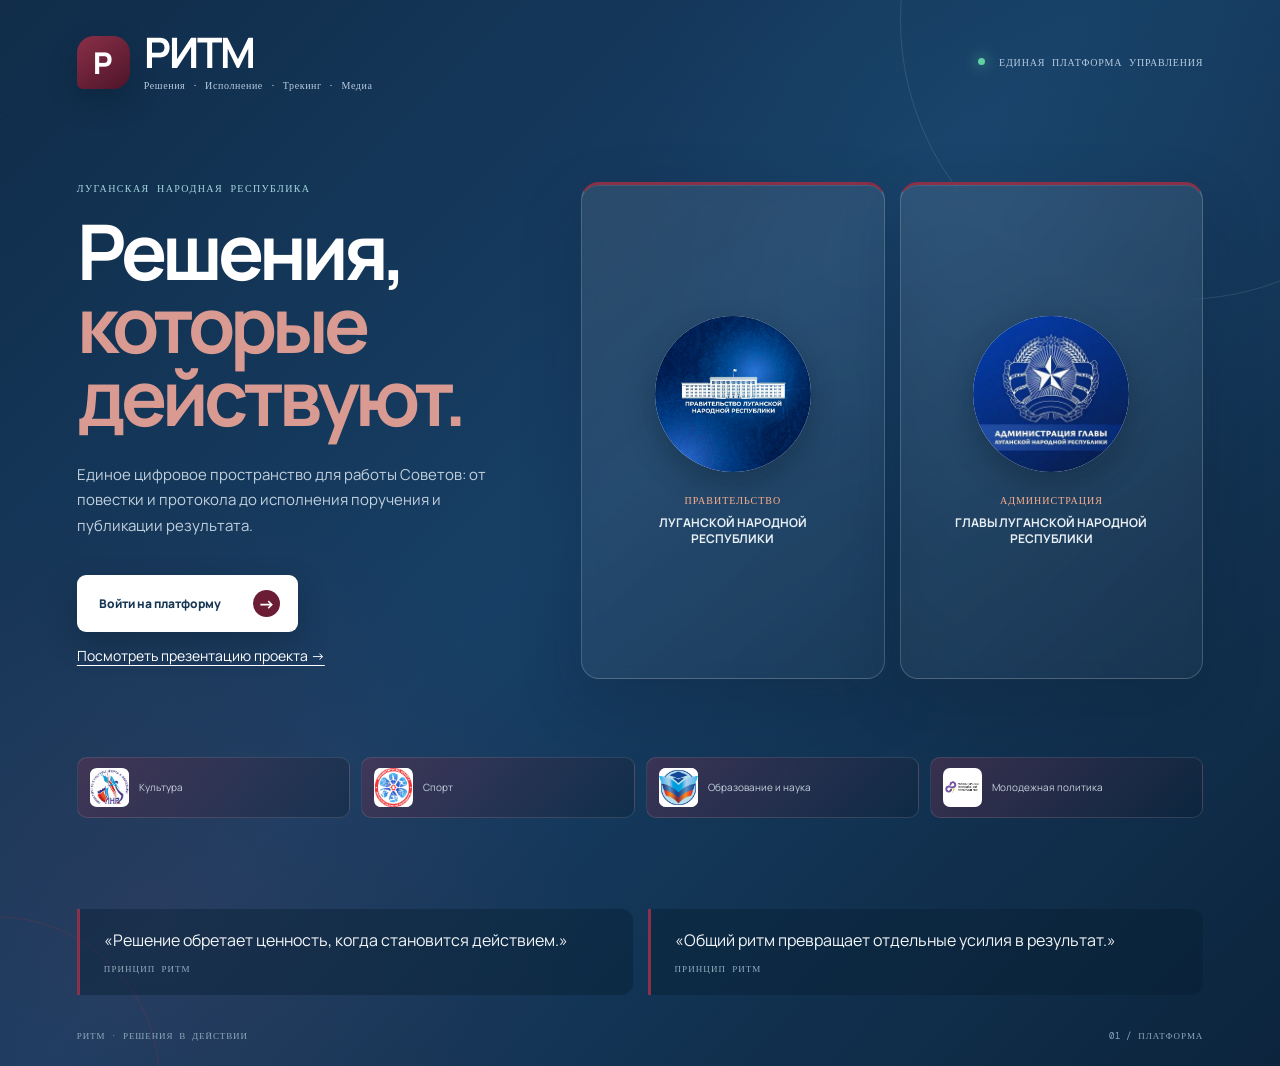
==== commit aaf9e7c8: "Refresh RITM presentation and report" ====
--- a/index.html
+++ b/index.html
@@ -20,6 +20,7 @@
           <h1>Решения,<br><em>которые действуют.</em></h1>
           <p class="landing-lede">Единое цифровое пространство для работы Советов: от повестки и протокола до исполнения поручения и публикации результата.</p>
           <button class="landing-enter" id="enter-platform">Войти на платформу <span>→</span></button>
+          <p class="landing-presentation-link"><a href="presentation.html">Посмотреть презентацию проекта →</a></p>
         </div>
         <div class="landing-institutions" aria-label="Органы государственной власти">
           <div class="institution-primary">
@@ -56,6 +57,9 @@
           </button>
           <button class="nav-item" data-view="councils">
             <span class="nav-icon">◎</span> Информация о Советах
+          </button>
+          <button class="nav-item" data-view="decisions">
+            <span class="nav-icon">↳</span> Проект решений
           </button>
           <button class="nav-item" data-view="tasks">
             <span class="nav-icon">✓</span> Поручения <b id="tasks-count">0</b>
@@ -379,6 +383,24 @@
             <label>Организационно-техническое сопровождение<textarea id="council-info-support" rows="3" maxlength="2000"></textarea></label>
             <label>Дополнительная информация<textarea id="council-info-notes" rows="5" maxlength="4000" placeholder="Контакты, порядок работы, ссылки и другие сведения"></textarea></label>
             <div class="calendar-form-actions"><button type="submit" class="primary-button small">Сохранить информацию</button><button type="button" class="outline-button" id="council-info-reset">Восстановить исходные данные</button></div><p class="form-hint" id="council-info-message" role="status"></p>
+          </form>
+          <section class="panel council-tasks-panel">
+            <div class="panel-head">
+              <div><p class="eyebrow">КОНТРОЛЬ ИСПОЛНЕНИЯ</p><h2>Поручения Совета</h2><p>Просроченные поручения находятся сверху, затем текущие и исполненные.</p></div>
+              <div class="council-task-legend"><span class="council-task-legend-overdue">Просрочено</span><span class="council-task-legend-open">Не исполнено</span><span class="council-task-legend-done">Исполнено</span></div>
+            </div>
+            <div id="council-task-list" class="council-task-list"></div>
+          </section>
+        </section>
+        <section class="page-view" id="decisions-view">
+          <div class="page-heading"><div><p class="eyebrow">РАБОЧИЙ ДОКУМЕНТ</p><h1>Проект решений</h1><p class="lede">Подготовьте ответственного, срок и поручения отдельно для каждого Совета. Данные сохраняются в браузере и автоматически отображаются в его сводном протоколе.</p></div></div>
+          <div class="council-info-tabs" id="decision-tabs" role="tablist" aria-label="Советы для проекта решений"></div>
+          <form class="panel decision-form" id="decision-form">
+            <div class="panel-head"><div><p class="eyebrow" id="decision-eyebrow">СОВЕТ</p><h2 id="decision-title"></h2></div><span class="form-hint">Изменения сохраняются автоматически</span></div>
+            <label>Ответственный<textarea id="decision-responsible" rows="3" maxlength="2000" placeholder="ФИО, должность, подразделение или орган"></textarea></label>
+            <label>Сроки<textarea id="decision-deadlines" rows="3" maxlength="2000" placeholder="Дата, период или этап исполнения"></textarea></label>
+            <label>Поручения<textarea id="decision-assignments" rows="8" maxlength="8000" placeholder="Опишите поручения проекта решения"></textarea></label>
+            <div class="calendar-form-actions"><button type="submit" class="primary-button small">Сохранить проект</button><button type="button" class="outline-button" id="decision-reset">Очистить поля</button></div><p class="form-hint" id="decision-message" role="status"></p>
           </form>
         </section>
         <section class="page-view" id="tasks-view">
@@ -684,8 +706,13 @@
                   placeholder="Должность или ФИО секретаря"
               /></label>
             </div>
-            <h3>Вопросы повестки и резолюции</h3>
+            <h3>Проект протокола: вопросы повестки и резолюции</h3>
             <div id="protocol-items" class="protocol-items"></div>
+            <section class="project-decision-protocol" id="protocol-project-decisions" hidden>
+              <h3>Общий проект решений Совета</h3>
+              <p class="form-hint">Сюда автоматически добавляются данные со страницы «Проект решений». Ниже также собраны все включённые предложения этого Совета.</p>
+              <div id="protocol-project-decision-content"></div>
+            </section>
             <section class="audio-protocol-card" aria-labelledby="audio-protocol-title">
               <div class="panel-head">
                 <div>
--- a/styles.css
+++ b/styles.css
@@ -1,4 +1,6 @@
 @import url('https://fonts.googleapis.com/css2?family=DM+Mono:wght@400;500&family=Manrope:wght@400;500;600;700;800&display=swap');
+
+.landing-presentation-link a{color:inherit;text-decoration:underline;text-underline-offset:4px}.landing-presentation-link a:focus-visible{outline:2px solid currentColor;outline-offset:4px}
 
 /* Decorative motion stays behind the media workspace and never intercepts input. */
 #media-view{position:relative;isolation:isolate;overflow:hidden;background:radial-gradient(ellipse at 10% 12%,#c5defb55,transparent 42%),radial-gradient(ellipse at 90% 50%,#cbdff955,transparent 40%),radial-gradient(ellipse at 35% 95%,#d0e5ff66,transparent 38%),linear-gradient(140deg,#edf4fa,#f6f1f5 55%,#edf6f4)}
@@ -53,3 +55,5 @@
 .task-calendar-edit textarea{display:block;margin-top:5px;min-width:220px;padding:8px;border:1px solid var(--line);border-radius:6px;background:#fff;color:var(--ink);font:11px Manrope}.danger-button{color:#b33a45!important;border-color:#e4b2b7!important}.council-info-tabs{display:flex;flex-wrap:wrap;gap:8px;margin:0 0 16px}.council-info-tab{padding:10px 16px;border:1px solid var(--line);border-radius:7px;background:#fff;color:var(--muted);font:11px Manrope;cursor:pointer}.council-info-tab:hover,.council-info-tab.active{border-color:var(--violet);background:#f4f1ff;color:var(--violet);font-weight:700}.council-info-form{padding:20px}.council-info-form .panel-head{margin-bottom:18px}.council-info-form h2{margin:0;font-size:18px}.council-info-grid{display:grid;grid-template-columns:repeat(2,minmax(0,1fr));gap:12px}.council-info-form label{display:block;margin-bottom:14px;color:#55565b;font-size:11px;font-weight:700}.council-info-form [hidden]{display:none}.council-info-form input,.council-info-form textarea{display:block;width:100%;margin-top:6px;padding:10px;border:1px solid var(--line);border-radius:6px;background:#fff;color:var(--ink);font:12px Manrope}.council-info-form textarea{resize:vertical}@media(max-width:600px){.council-info-grid{grid-template-columns:1fr}}
 .calendar-marker.task-open{background:#c93949;box-shadow:0 0 0 3px #c9394926,0 0 10px #c93949aa}.calendar-marker.task-done{background:#24885f;box-shadow:0 0 0 3px #24885f26,0 0 10px #24885faa}.council-legend .legend-task-open{color:#c93949}.council-legend .legend-task-done{color:#24885f}.calendar-day:has(.task-open){background:#fff3f4}.calendar-day:has(.task-done):not(:has(.task-open)){background:#f1faf5}.calendar-task.calendar-task-open{border-left-color:#c93949;background:#fff3f4}.calendar-task.calendar-task-done{border-left-color:#24885f;background:#f1faf5}.calendar-council-tasks .calendar-task-open::marker{color:#c93949}.calendar-council-tasks .calendar-task-done::marker{color:#24885f}
 .calendar-marker.task-open{background:#dba72d;box-shadow:0 0 0 3px #dba72d26,0 0 10px #dba72daa}.calendar-marker.task-overdue{background:#c93949;box-shadow:0 0 0 3px #c9394926,0 0 10px #c93949aa}.council-legend .legend-task-open{color:#b98510}.council-legend .legend-task-overdue{color:#c93949}.calendar-day:has(.task-open){background:#fff9e9}.calendar-day:has(.task-overdue){background:#fff3f4}.calendar-day:has(.task-done):not(:has(.task-open,.task-overdue)){background:#f1faf5}.calendar-task.calendar-task-open{border-left-color:#dba72d;background:#fff9e9}.calendar-task.calendar-task-overdue{border-left-color:#c93949;background:#fff3f4}.calendar-council-tasks .calendar-task-open::marker{color:#b98510}.calendar-council-tasks .calendar-task-overdue::marker{color:#c93949}
+.decision-form{max-width:950px;padding:20px}.decision-form .panel-head{margin-bottom:18px}.decision-form h2{margin:0;font-size:18px}.decision-form label{display:block;margin-bottom:15px;color:#55565b;font-size:11px;font-weight:700}.decision-form textarea{display:block;width:100%;margin-top:6px;padding:10px;border:1px solid var(--line);border-radius:6px;background:#fff;color:var(--ink);font:12px Manrope;resize:vertical;outline-color:var(--violet)}.project-decision-protocol{margin:22px 0;padding:17px;border:1px solid #d9dff0;border-radius:9px;background:linear-gradient(135deg,#f7f8ff,#fff)}.project-decision-protocol[hidden]{display:none}.project-decision-protocol h3{margin:0 0 12px;font-size:15px}.project-decision-field{padding:9px 0;border-top:1px solid #e4e7f0}.project-decision-field:first-child{border-top:0;padding-top:0}.project-decision-field strong{display:block;color:var(--violet);font-size:11px}.project-decision-field p{margin:5px 0 0;white-space:pre-wrap;color:#5b606b;font-size:12px;line-height:1.55}
+.council-tasks-panel{margin-top:18px;padding:20px}.council-tasks-panel .panel-head{align-items:flex-start}.council-tasks-panel h2{margin:0;font-size:18px}.council-task-legend{display:flex;flex-wrap:wrap;gap:10px;color:#777;font-size:10px}.council-task-legend span{display:inline-flex;align-items:center;gap:5px}.council-task-legend span::before{content:"";width:8px;height:8px;border-radius:50%;display:inline-block}.council-task-legend-overdue::before{background:#d65b55}.council-task-legend-open::before{background:#e09a35}.council-task-legend-done::before{background:#3b9b75}.council-task-list{display:grid;gap:8px}.council-task-row{display:flex;align-items:center;justify-content:space-between;gap:16px;padding:13px 15px;border-left:4px solid #e09a35;border-radius:7px;background:#fff8ed}.council-task-row.task-overdue{border-left-color:#d65b55;background:#fff0ef}.council-task-row.task-done{border-left-color:#3b9b75;background:#eef9f3}.council-task-main{min-width:0}.council-task-main h3{margin:0 0 4px;font-size:12px}.council-task-main p{margin:0;color:#777;font-size:10px}.council-task-row .status-pill{flex-shrink:0}.council-task-list .empty-state{margin:8px 0}@media(max-width:680px){.council-tasks-panel .panel-head{gap:12px;flex-direction:column}.council-task-row{align-items:flex-start;flex-direction:column;gap:8px}.council-task-row .status-pill{align-self:flex-start}}
